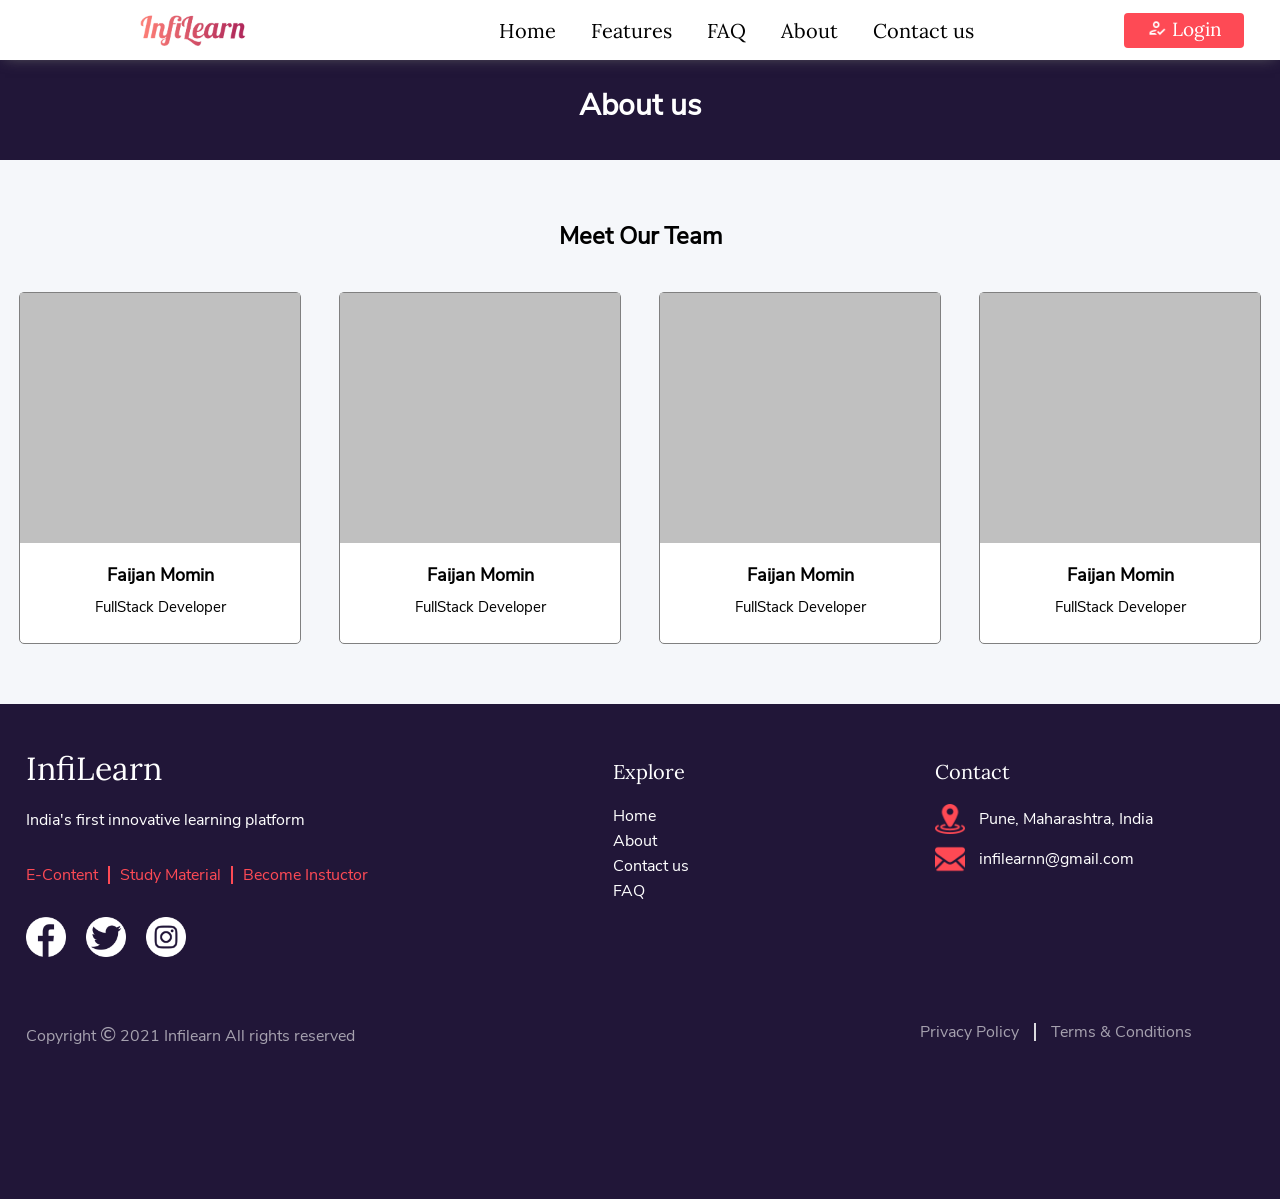
==== about.html @ 6dc5af47 "first commit" ====
<html lang="en">

<head>
    <meta charset="UTF-8">
    <meta http-equiv="X-UA-Compatible" content="IE=edge">
    <meta name="viewport" content="width=device-width, initial-scale=1.0">
    <title>Home | Infilearn</title>
    <link rel="stylesheet" href="css/style.css">
    <link rel="stylesheet" href="css/about.css">

    <!--Header-->
</head>

<body>
    <header>
        <div class="desktop-header">
            <div id="mobile-hamburger-icon" class="mobile-hamburger-icon" >
                <div id="subject-dashboard-hamburger" class="hamburger-mobile col" onclick="showMobileNav()">
                    <div class="hamburger" id="hamburger-3">
                      <span class="line"></span>
                      <span class="line"></span>
                      <span class="line"></span>
                    </div>
                </div>
            </div>
            <div class="desktop-logo">
                <a href="#" onclick="AdminConfirm();">
                    <img class="infilearn-logo" src="content/icons/new.png" alt="Infilearn Logo" height="60px">
                </a>
            </div>
            <div id="mobile-navbar-slide" class="desktop-navigation-bar">
                <ul class="desktop-navbar-links">
                    <li><a href="index.html">Home</a></li>
                    <li><a href="features.html">Features</a></li>
                    <li><a href="FAQ.html">FAQ</a></li>
                    <li><a href="about.html">About</a></li>
                    <li><a href="contactus.html">Contact us</a></li>
                </ul>
            </div>
            <div class="desktop-login-button">
                <button class="header-login-button" onclick="ModalShow();"><img class="login-button-svg" src="content/icons/login-button-svg.png" alt="login-button-svg" height="20px" width="20px"> Login</button>
            </div>
        </div>
    </header>


    <!-- Section About us -->
    <section class="contact-us-section-contact-page">
        <div class="contact-us-section-div-contact-page">
            <h2>About us</h2>
        </div>
    </section>

    <section class="about-us-section">
        <div class="about-us-section-div">
            <div class="about-us-section-div-title">
                <h2>Meet Our Team</h2>
            </div>
            <div class="about-us-section-div-all-images">
                <!-- Dev 1 -->
                <div class="about-us-section-div-single-image">
                    <div id="img-1" class="about-us-single-image-img"></div> <!--Image Here-->
                    <div class="about-us-single-image-name-desg">
                        <p class="dev-name">Faijan Momin</p>
                        <p class="dev-desg">FullStack Developer</p>
                    </div>
                </div>
                <!-- Dev 2 -->
                <div class="about-us-section-div-single-image">
                    <div id="img-1" class="about-us-single-image-img"></div> <!--Image Here-->
                    <div class="about-us-single-image-name-desg">
                        <p class="dev-name">Faijan Momin</p>
                        <p class="dev-desg">FullStack Developer</p>
                    </div>
                </div>
                <!-- Dev 3 -->
                <div class="about-us-section-div-single-image">
                    <div id="img-1" class="about-us-single-image-img"></div> <!--Image Here-->
                    <div class="about-us-single-image-name-desg">
                        <p class="dev-name">Faijan Momin</p>
                        <p class="dev-desg">FullStack Developer</p>
                    </div>
                </div>
                <!-- Dev 4 -->
                <div class="about-us-section-div-single-image">
                    <div id="img-1" class="about-us-single-image-img"></div> <!--Image Here-->
                    <div class="about-us-single-image-name-desg">
                        <p class="dev-name">Faijan Momin</p>
                        <p class="dev-desg">FullStack Developer</p>
                    </div>
                </div>
            </div>
        </div>
    </section>
    


    <!-- Footer -->

    <footer>
        <div class="footer">
            <div class="footer-content">
                <div class="footer-branding">
                    <h2 class="footer-branding-title">InfiLearn</h2>
                    <p class="footer-branding-info">India's first innovative learning platform</p>
                    <ul class="footer-branding-links">
                        <li><a href="#">E-Content</a></li>
                        <hr class="horizontal-footer-hr">
                        <li><a href="#">Study Material</a></li>
                        <hr class="horizontal-footer-hr">
                        <li><a href="#">Become Instuctor</a></li>
                    </ul>
                    <ul class="footer-branding-social-media">
                        <li>
                            <a href="#" data-toggle="tooltip" data-placement="top" title="Facebook"><img
                                    src="content/icons/facebook-circular-logo.png" alt="InfoLearn Social Media"
                                    height="40px" width="40px"></a>
                        </li>
                        <li>
                            <a href="https://twitter.com/infilearnn" data-toggle="tooltip" data-placement="top"
                                title="Twitter"><img src="content/icons/twitter-social-logotype.png"
                                    alt="InfoLearn Social Media" height="40px" width="40px"></a>
                        </li>
                        <li>
                            <a href="https://www.instagram.com/infilearnn/" data-toggle="tooltip" data-placement="top"
                                title="Instagram"><img src="content/icons/instagram.png" alt="InfoLearn Social Media"
                                    height="40px" width="40px"></a>
                        </li>
                    </ul>
                </div>
                <div class="footer-explore-nav">
                    <h3 class="explore-nav-title">Explore</h3>
                    <ul class="explore-nav-links">
                        <li><a href="#">Home</a></li>
                        <li><a href="#">About</a></li>
                        <li><a href="#">Contact us</a></li>
                        <li><a href="#">FAQ</a></li>
                    </ul>
                </div>
                <div class="footer-contact-us">
                    <h3 class="footer-contact-us-title">Contact</h3>
                    <ul class="footer-contact-us-links">
                        <li>
                            <a href="#"><img src="content/icons/footer-location-logo.png" alt="Infilearn Location"
                                    height="30px" width="30px"><span> Pune, Maharashtra, India </span></a>
                        </li>
                        <li>
                            <a href="mailto:infilearnn@gmail.com"><img src="content/icons/footer-mail-logo.png"
                                    alt="Infilearn Email" height="30px" width="30px"><span> infilearnn@gmail.com
                                </span></a>
                        </li>
                    </ul>
                </div>
            </div>
            <div class="footer-copyright-and-policy">
                <div class="footer-copyright">
                    <p>Copyright <span>&copy;</span> 2021 Infilearn All rights reserved</p>
                </div>
                <div class="footer-privacy-policy">
                    <ul class="footer-privacy-policy-links">
                        <li><a href="#">Privacy Policy</a></li>
                        <hr class="privacy-policy-hr">
                        <li><a href="#">Terms & Conditions</a></li>
                    </ul>
                </div>
            </div>
        </div>
    </footer>


    <!-- Modal -->

    <div class="modal" id="modal">
        <div class="modal-content">
            <a onclick="HideModal();" class="modal-close" title="Close Modal">X</a>
            <h3>Infilearn</h3>
            <div class="modal-area">
                <div class="modal-input">
                    <form action="selectSubject.html">
                        <label for="username">EMAIL ADDRESS</label><br>
                        <input type="text" class="modal-input-box" required><br>
                        <label for="password">PASSWORD</label><br>
                        <input type="password" class="modal-input-box" required><br>
                        <div class="modal-submit-forgot">
                            <button class="login-modal-btn" type="submit">Login</button>
                            <a>Forgot Password?</a>
                        </div>
                    </form>
                </div>
                <hr class="login-modal-hr">
                <div class="modal-signup-page-link">
                    <p>Don't have an account? <a href="signup.html">Sign up</a></p>
                </div>
            </div>
        </div>
    </div>
    <script src="js/script.js" defer></script>

</body>

</html>
---- css/style.css ----
/* Fonts */
@font-face {
    font-family: 'Nunito';
    src: url('fonts/nunito/NunitoSans-Regular.ttf');
    font-weight: normal;
    font-style: normal;
}

@font-face {
    font-family: 'Lora';
    src: url('fonts/lora/Lora-VariableFont_wght.ttf');
    font-weight: normal;
    font-style: normal;
}
body{
    margin: 0px;
    padding: 0px;
    overflow-x: hidden;
    max-width: 100%;
    -webkit-locale: "en";
}
header{
    margin: 0px;
    padding: 0px;
    background-color: white;
    height: 60px;
    max-height: 60px;
    width: 100%;
    position: fixed;
    top: 0px;
    left: 0px;
    z-index: 5;
    box-shadow: #666 0px 2px 14px -5px;
    font-family: 'Lora';
    font-weight: 700;
}
.desktop-header{
    display: grid;
    grid-template-columns: 30% 55% 15%;
}
/* Hamburger Mobile */
#mobile-hamburger-icon{
    display: none;
}
.hamburger-mobile {
    width: 13.8%;
    position: absolute;
    left: 15px; 
    top: 5px;
}

.col {
	display: block;
	float:left;
	margin: 1% 0 1% 1.6%;
}

.col:first-of-type {
  margin-left: 0;
}

.cf:before,
.cf:after {
    content: " ";
    display: table;
}

.cf:after {
    clear: both;
}

.cf {
    *zoom: 1;
}

.hamburger .line{
    width: 35px;
    height: 2px;
    background-color: #211638;
    display: block;
    margin: 8px auto;
    -webkit-transition: all 0.3s ease-in-out;
    -o-transition: all 0.3s ease-in-out;
    transition: all 0.3s ease-in-out;
    border-radius: 10px;
  }
  
  .hamburger:hover{
    cursor: pointer;
  }
  
#hamburger-3.is-active .line:nth-child(1),
#hamburger-3.is-active .line:nth-child(3){
  width: 30px;
}

#hamburger-3.is-active .line:nth-child(1){
  -webkit-transform: translateX(-9px) rotate(-45deg);
  -ms-transform: translateX(-9px) rotate(-45deg);
  -o-transform: translateX(-9px) rotate(-45deg);
  transform: translateX(-9px) rotate(-45deg);
}

#hamburger-3.is-active .line:nth-child(3){
  -webkit-transform: translateX(-9px) rotate(45deg);
  -ms-transform: translateX(-9px) rotate(45deg);
  -o-transform: translateX(-9px) rotate(45deg);
  transform: translateX(-9px) rotate(45deg);
}

/* END */
.desktop-logo{
    margin: auto;
    justify-content: center;
    align-items: center;
}

.desktop-navigation-bar{
    margin: auto;
    justify-content: center;
    align-items: center;
}
.desktop-navbar-links{   /* ul*/
    padding: 0px;
    list-style: none;
    display: flex;
    gap: 35px;
}
.desktop-navbar-links a{   /* a - links */
    text-decoration: none;
    color: black;
    font-size: 20px;
    font-weight: 500;
}
.desktop-navbar-links a:hover{
    text-decoration: underline;
    color: black;
}
.desktop-login-button{
    margin: auto;
    justify-content: center;
    align-items: center;
}
.header-login-button{
    height: 35px;
    width: 120px;
    border-radius: 4px;
    border: none;
    outline: none;
    background-color:#fe4a55;
    color: white;
    font-size: 19px;
    cursor: pointer;
    padding-bottom: 3px;
    font-family: 'Lora';
}
.header-login-button:hover{
    background-color:#221638;
}
.login-button-svg{
    padding: 0px;
    margin-bottom: -2px;
    height: 20px;
    width: 20px;
}
@media only screen and (max-width:450px){
    header{
        height: 60px;
        max-height: 60px;
    }
    .desktop-header{
        display: grid;
        grid-template-columns: 20% 44% 35%;
    }
    #mobile-hamburger-icon{
        display: block;
    }
    .desktop-logo{
        margin: 0px;
        justify-content: center;
        align-items: center;
        text-align: center;
    }
    #mobile-navbar-slide{
        position: fixed;
        top: 60px;
        left: -90%;
        transition: left ease-in-out 500ms;
    }
    .desktop-navigation-bar{
        width: 90%;
        height: 800px;
        margin: 0px;
        justify-content: flex-start;
        align-items:flex-start;
        display: flex;
        background-color: #211638;
        color: white;
        z-index: 5;
    }
    .desktop-navbar-links{   /* ul*/
        padding: 25px 10px 0px 10px;
        display: block;
        gap: none;
        height: 100%;
        width: 100%;
        text-align: center;
    }
    .desktop-navbar-links a{   /* a - links */
        color: rgb(194, 194, 194);
        font-size: 26px;
        line-height: 45px;
    }
    .desktop-navbar-links a:hover{
        color: white;
    }
    .header-login-button{
        height: 34px;
        width: 100px;
        border-radius: 4px;
        border: none;
        outline: none;
        background-color:#fe4a55;
        color: white;
        font-size: 16px;
        cursor: pointer;
        padding-bottom: 3px;
        font-family: 'Lora';
    }
    .header-login-button:hover{
        background-color:#221638;
    }
    .login-button-svg{
        padding: 0px;
        margin-bottom: -4px;
        height: 20px;
        width: 20px;
    }
}
/* footer */
footer{
    margin: 0px;
    background-color: #211638;
    color: white;
    height: 55%;
    max-height: 55%;
    width: 100%;
}
.footer{
   padding: 2% 2% 0% 2%;
}
.footer-content{
    display: flex;
    gap: 20%;
}
.footer-branding{
    line-height: 25px;
}
.footer-branding-title{
    color: white;
    font-size: 32px;
    font-weight: 300;
    font-family: 'Lora';
}
.footer-branding-info{
    color: white;
    font-size: 16px;
    font-family: 'Nunito';
}
.footer-branding-links{
    margin-top: 30px;
    list-style: none;
    padding: 0px;
    display: flex;
    gap: 10px;
}
.footer-branding-links a{
    color: #fe4a55;
    font-size: 16px;
    font-family: 'Nunito';
    text-decoration: none;
    cursor: pointer;    

}
.horizontal-footer-hr{
    height: 16px;
    border: 0.5px solid #fe4a55;
    color: #fe4a55;
    background-color: #fe4a55;
    position: relative;
    bottom: 5px;
}
.footer-branding-social-media{
    list-style: none;
    padding: 0px;
    margin-top: 20px;
    display: flex;
    gap: 20px;
}
.footer-branding-social-media img:hover{
    transition: 600ms ease-in-out;
    transform: scale(1.25);

}
.footer-explore-nav{
    line-height: 25px;
    margin-top: 10px;
}
.explore-nav-title{
    color: white;
    font-size: 20px;
    font-weight: 200;
    font-family: 'Lora';
}
.explore-nav-links{
    list-style: none;
    padding: 0px;
}
.explore-nav-links a{
    color: white;
    text-decoration: none;
    font-size: 16px;
    font-family: 'Nunito';
    font-weight: 400;
    cursor: pointer;
}
.footer-contact-us{
    line-height: 25px;
    margin-top: 10px;

}
.footer-contact-us-title{
    color: white;
    font-size: 20px;
    font-weight: 200;
    font-family: 'Lora';
}
.footer-contact-us-links{
    list-style: none;
    padding: 0px;
}
.footer-contact-us-links a{
    color: white;
    text-decoration: none;
    cursor: pointer;
    font-size: 16px;
    font-family: 'Nunito';
    font-weight: 200;
    line-height: 30px;
}
.footer-contact-us-links span{
    position: relative;
    bottom: 10px;
    left: 10px;
}
.footer-copyright-and-policy{
    display: flex;
    padding: 2% 0% 0% 0%;
    gap: 46%;
}
.footer-copyright p{
    color: rgba(255, 255, 255, 0.6);
    font-size: 16px;
    font-family: 'Nunito';
    font-weight: 200;
}
.footer-copyright span{
    font-size: 20px;
}
.footer-privacy-policy-links{
    list-style: none;
    padding: 0px;
    margin: auto;
    justify-content: center;
    align-items: center;
    display: flex;
    gap: 15px;
    position: relative;
    top: 10px;
}
.footer-privacy-policy-links a{
    color: rgba(255, 255, 255, 0.6);
    font-size: 16px;
    font-family: 'Nunito';
    font-weight: 200;
    text-decoration: none;
}
.privacy-policy-hr{
    height: 16px;
    border: 0.5px solid rgba(255, 255, 255, 0.6);;
    color: rgba(255, 255, 255, 0.6);;
    background-color: rgba(255, 255, 255, 0.6);;
}
@media only screen and (max-width:450px){
    footer{
        height: fit-content;
        max-height: fit-content;
        width: 100%;
    }
    .footer{
       padding: 15px;
    }
    .footer-content{
        display: block;
        gap: 0%;
    }
    .footer-branding-title{
        font-size: 24px;
    }
    .footer-branding-info{
        font-size: 16px;
    }
    .footer-branding-links{
        margin-top: 10px;
        list-style: none;
        padding: 0px;
        display: flex;
        justify-content:flex-start;
        gap: 0px;
    }
    .footer-branding-links a{
        font-size: 13px;
    }
    .footer-branding-social-media{
        margin-top: 10px;
        display: flex;
        gap: 20px;
        margin: auto;
        justify-content: center;
        align-items: center;
    }
    .footer-branding-social-media img{
        height: 30px;
        width: 30px;
    }
    .footer-branding-social-media img:hover{
        transition: 300ms ease-in-out;
        transform: scale(1.25);
    }
    .explore-nav-title{
        font-size: 24px;
        text-align: center;
    }
    .explore-nav-links{
        text-align: center;
    }
    .explore-nav-links a{
        font-size: 18px;
        line-height: 35px;
    }
    .footer-contact-us{
        line-height: 25px;
        margin-top: 10px;
    
    }
    .footer-contact-us-title{
        text-align: center;
        font-size: 24px;
    }
    .footer-contact-us-links{
        text-align: left;
        margin-left: 35px;
    }
    .footer-contact-us-links a{
        font-size: 18px;
        line-height: 35px;
    }
    .footer-copyright-and-policy{
        display: block;
        padding: 10px;
        gap: 0%;
    }
    .footer-copyright p{
        font-size: 14px;
    }
    .footer-copyright span{
        font-size: 16px;
    }
    .footer-privacy-policy-links{
        gap: 5px;
        position: relative;
        top: 10px;
    }
    .footer-privacy-policy-links a{
        font-size: 14px;
    }
    .privacy-policy-hr{
        height: 14px;
    }
}
/* Advertising section */

.advertising-section{
    padding-top: 60px;
}
.advertising-div{
    height: 80%;
    width: 100%;
    background-color: rgb(218, 218, 218);
    background-image: url('../content/images/banner/banner.webp');
    background-position: center;
    background-repeat: no-repeat;
    background-size:cover;
    background-blend-mode:multiply;
}

.get-started-div{
    height: 60%;
    width: 40%;
    margin: 0px;
    position: relative;
    top: 12%;
    left: 55%;
    padding: 25px;
    z-index: 2;
}
.get-started-div h1{
    color: white;
    font-size: 28px;
    margin: 10px 0px 15px 0px;
    font-family: 'Lora';
    font-weight: 200;
}
.get-started-div p{
    color: white;
    font-size: 18px;
    margin: 10px 0px 15px 0px;
    font-family: 'Lora';
}
.advertising-section-get-started-btn{
    height: 40px;
    width: 150px;
    background-color: #fe4a55;
    color: white;
    font-size: 18px;
    border: none;
    border-radius: 5px;
    outline: none;
    cursor: pointer;
    font-family: 'Lora';
}

.advertising-pattern-div{
    height: 300px;
    width: 300px;
    background-image: url('../content/shapes/banner-shape.png');
    position: absolute;
    top:38%;
    left: 60%;
    background-repeat: no-repeat;
    background-blend-mode:multiply;
    z-index: 1;
}
@media only screen and (max-width:450px){
    .advertising-div{
        height: 50%;
    }
    .get-started-div{
        height: 60%;
        width: 50%;
        margin: 0px;
        position: relative;
        top: 0%;
        left: 45%;
        padding: 5px;
        z-index: 2;
    }
    .get-started-div h1{
        color: white;
        font-size: 20px;
    }
    .get-started-div p{
        font-size: 16px;
    }
    .advertising-section-get-started-btn{
        height: 35px;
        width: 130px;
        font-size: 15px;
    }
    .advertising-pattern-div{
        height: 200px;
        width: 200px;
        top:30%;
        left: 30%;
    }
}

/* Site Content Section */

.site-content-section{
    height: 60%;
    width: 100%;
    background-color: #f5f7fa;       
}
.site-content-div{
    margin: auto;
    justify-content: center;
    align-items: center;
}
.site-content{
    position: relative;
    top: -230px;
    z-index: 3;
}

.site-content-viewboxes{
    margin: auto;
    justify-content: center;
    align-items: center;
    padding: 2% 15% 2% 15%;
    display: flex;
    gap: 20px;
}
.site-content-viewbox{
    height: 300px;
    width: 280px;
    background-color: white;
    border: none;
    border-radius: 10px;
    box-shadow: #666 0px 2px 16px -5px;
    padding: 15px;
    font-family: 'Nunito';
}
.viewbox-common-img-bg{
    padding: 10px 15px 5px 15px;
    height: 100px;
    background-image: url('../content/shapes/common-bg-viewbox.png');
    background-position: center;
    background-repeat: no-repeat;
    background-size: contain;
    background-blend-mode: multiply;
}
#viewbox-img-1{
    padding: 10px;
    margin: auto;
    margin-top: 10px;
    height: 60px;
    background-image: url('../content/icons/monitor.png');
    background-position: center;
    background-repeat: no-repeat;
    background-size: contain;
    background-blend-mode: multiply;
}
#viewbox-img-2{
    padding: 10px;
    margin: auto;
    margin-top: 10px;
    height: 60px;
    background-image: url('../content/icons/books.png');
    background-position: center;
    background-repeat: no-repeat;
    background-size: contain;
    background-blend-mode: multiply;
}
#viewbox-img-3{
    padding: 10px;
    margin: auto;
    margin-top: 10px;
    height: 60px;
    background-image: url('../content/icons/clock.png');
    background-position: center;
    background-repeat: no-repeat;
    background-size: contain;
    background-blend-mode: multiply;
}

.viewbox-title{
    text-align: center;
}
.viewbox-title h2{
    font-size: 22px;
    color: black;
    font-weight: bolder;
    font-family: 'Nunito';
}
.viewbox-title p{
    font-size: 17px;
    color: #979797;
}
.viewbox-start-now{ 
    margin: auto;
    justify-content: center;
    align-items: center;
    text-align: center;
    padding-top: 10px;
}
.viewbox-start-now a{
    text-decoration: none;
    color: #fe4a55;
    font-size: 22px;
    font-weight: bolder;
    font-family: 'Nunito';
    cursor: pointer;
}

.site-content-short-branding{
    margin: auto;
    justify-content: center;
    align-items: center;
    text-align: center;
    padding: 30px;
    
}

.branding-title{
    color: black;
    font-size: 30px;
    font-weight: 600;
    text-align: center;
    font-family: 'Lora';
}
.branding-desc{
    color: #979797;
    font-size: 18px;
    font-family: 'Nunito';
}
.branding-info{
    color: #fe4a55;
    font-size: 30px;
    font-weight: 600;
    text-align: center;
    font-family: 'Nunito';
}

.site-content-pattern{
    height: 90px;
    width: 90px;
    background-image: url('../content/shapes/shape-lines.png');
    background-position: center;
    background-repeat: no-repeat;
    background-size: contain;
    background-blend-mode: multiply;
    position: relative;
    left: -20px;
    bottom: 50px;
}

.section-2-hr{
    margin: 0px;
    background-color: #979797;
    color: #979797;
    border: 0.5px solid #979797;
}
@media only screen and (max-width:450px){
    .site-content-section{
        height: auto;
        width: 100%;
    }
    .site-content{
        position: relative;
        top: 0px;
        padding: 10px;
    }
    
    .site-content-viewboxes{
        padding: 2%;
        display: block;
        gap: 0px;
    }
    .site-content-viewbox{
        height: 300px;
        width: auto;
        margin-bottom: 15px;
    }
    
    .site-content-short-branding{
        padding: 25px;
    }
    .branding-title{
        font-size: 26px;
    }
    .branding-desc{
        font-size: 16px;
    }
    .branding-info{
        font-size: 26px;
    }
    .site-content-pattern{
        height: 70px;
        width: 70px;
        left: -20px;
        bottom: 20px;
    }
}

/* Grade section -3 */

.grade-section{
    background-color: white;
    width: 100%;
    height: 45%;
    overflow: hidden;
}
.grade-div{
    margin: auto;
    justify-content: center;
    align-items: center;
    text-align: center;
    padding: 30px;
}

.grade-div-title h2{
    color: black;
    font-size: 30px;
    font-weight: 600;
    text-align: center;
    font-family: 'Lora';
}
.grade-div-all-grades{
    padding: 20px;
    display: flex;
    gap: 25px;
    margin: auto;
    justify-content: center;
    align-items: center;
}
.grade-div-grade{
    height: 95px;
    width: 120px;
    background-color: white;
    border-radius: 7px;
    box-shadow: #666 0px 2px 14px -5px;
    padding-top: 15px;
}

.grade-div-grade a{
    line-height: 35px;
    text-decoration: none;
    cursor: pointer;
    text-align: center;
    color: #979797;
    font-size: 18px;
    font-family: 'Lora';
}
.grade-div-grade span{
    font-size: 29px;
    color: #fe4a55;
    font-weight: bold;
    font-family: 'Lora';
}

.grade-section-pattern{
    height: 110px;
    width: 110px;
    background-image: url('../content/shapes/grade-shape.png');
    background-position: center;
    background-repeat: no-repeat;
    background-size: contain;
    background-blend-mode: multiply;
    position: relative;
    top: -100px;
    left: 97%;
}
@media only screen and (max-width:450px){
    .grade-section{
        width: 100%;
        height: auto;
    }
    .grade-div{
        padding: 10px;
    }
    .grade-div-all-grades{
        padding: 10px;
        display: block;
        gap: 0px;
    }
    .grade-div-grade{
        margin: auto;
        justify-content: center;
        align-items: center;
        height: 130px;
        width: 160px;
        padding-top: 35px;
        margin-bottom: 15px;
    }
    .grade-section-pattern{
        height: 80px;
        width: 80px;
        top: -80px;
        left: 85%;
        overflow: hidden;
    }
}
/* Stats Section */

.stats-section{
    height: 43%;
    width: 100%;
    background-color: #221638;
}
.stats-div{
    padding: 2% 2% 0% 2%;
    margin: auto;
    justify-content: center;
    align-items: center;
}
.all-stats{
    display: flex;
    gap: 70px;
    padding: 20px;
    color: white;
    margin: auto;
    justify-content: center;
    align-items: center;
}
.single-stat{
    height: 200px;
    width: 150px;
    text-align: center;
    font-family: 'Lora';
}
.stat-logo-bg{
    height: 90px;
    background-image: url('../content/shapes/stat-icon-shape.png');
    background-position: center;
    background-repeat: no-repeat;
    background-size: contain;
    background-blend-mode: multiply;
}
#stat-icon-1{
    height: 90px;
    background-image: url('../content/icons/ebook.png');
    background-position: center;
    background-repeat: no-repeat;
    background-size: contain;
    background-blend-mode: multiply;
}
#stat-icon-2{
    height: 90px;
    background-image: url('../content/icons/reading-book.png');
    background-position: center;
    background-repeat: no-repeat;
    background-size: contain;
    background-blend-mode: multiply;
}
#stat-icon-3{
    height: 90px;
    background-image: url('../content/icons/rating.png');
    background-position: center;
    background-repeat: no-repeat;
    background-size: contain;
    background-blend-mode: multiply;
}
#stat-icon-4{
    height: 90px;
    background-image: url('../content/icons/driving-instructor.png');
    background-position: center;
    background-repeat: no-repeat;
    background-size: contain;
    background-blend-mode: multiply;
}
.stat-title h2{
    font-size: 26px;
    color: white;
    font-family: 'Lora';
    font-weight: 200;
}
.stat-count h2{
    font-size: 29px;
    color: white;
    margin: 10px 0px 10px 0px;
    font-family: 'Lora';
    font-weight: 200;
}
.stat-pattern{
    height: 30px;
    width: 30px;
    background-image: url('../content/shapes/stats-pattern.png');
    background-position: center;
    background-repeat: no-repeat;
    background-size: contain;
    background-blend-mode: multiply;
    position: relative;
    top: -50px;
    left: 15%;
}

@media only screen and (max-width:450px){
    .stats-section{
        height: auto;
        width: 100%;
    }
    .all-stats{
        display: grid;
        grid-template-columns: auto auto;
        gap: 10px;
        padding: 10px;
    }
    
    .single-stat{
        height: 200px;
        width: 150px;
        text-align: center;
        font-family: 'Lora';
        align-items: center;
        justify-content: center;
        margin: auto;
    }
    .stat-logo-bg{
        height: 70px;
    }
    #stat-icon-1{
        height: 70px;
        position: relative;
        right: 10px;
    }
    #stat-icon-2{
        height: 70px;
    }
    #stat-icon-3{
        height: 70px;
    }
    #stat-icon-4{
        height: 70px;
    }
    .stat-title h2{
        font-size: 20px;
    }
    .stat-count h2{
        font-size: 22px;
    }
    .stat-pattern{
        height: 20px;
        width: 20px;
        top: -50px;
        left: 5%;
    }

}
/* Become instructor section */ 

.become-instructor-section{
    background-color: white;
    height: 95%;
    width: 100%;
}
.become-instructor-div{
    padding: 2%;
    padding-left: 2%;
    margin: auto;
    justify-content: center;
    align-items: center;
    display: flex;
    gap: 25px;
}
.become-instructor-info{
    justify-content: center;
    align-items: center;
    text-align: left;
    line-height: 25px;
    position: relative;
    top: -100px;
}

.become-instructor-info-title{
    color: #211638;
    font-size: 30px;
    font-family: 'Nunito';
    font-weight: bolder;
}
.become-instructor-info-desc{
    color: black;
    font-size: 18px;
    font-weight: 400;
    font-family: 'Nunito';
}
.become-instructor-info-button{
    height: 40px;
    width: 150px;
    background-color: #221638;
    color: #fff;
    border: none;
    border-radius: 4px;
    outline: none;
    cursor: pointer;
    font-size: 15px;
    font-weight: 400;
    font-family: 'Nunito';
    cursor: pointer;
}
.become-instructor-info-video-info{
    color: black;
    font-size: 16px;
    font-weight: 400;
    font-family: 'Nunito';
}
.become-instructor-info-video-info a{
    color: #fe4a55;
    text-decoration: none;
    cursor: pointer;
}
.become-instructor-pattern{
    height: 40px;
    width: 40px;
    background-image: url('../content/shapes/become-instructor-shape.png');
    background-position: center;
    background-repeat: no-repeat;
    background-size: contain;
    background-blend-mode: multiply;
    position: relative;
    top: 150px;
}
.become-instructor-image{
    height: 600px;
    width: 600px;
    background-image: url('../content/images/svg/become-teacher.svg');
    background-position: center;
    background-repeat: no-repeat;
    background-size: contain; 
    background-blend-mode: multiply;
}

@media only screen and (max-width:450px){
    .become-instructor-section{
        height: auto;
        width: 100%;
    }
    .become-instructor-div{
        padding: 15px;
        padding-left: 15px;
        margin: auto;
        justify-content: center;
        align-items: center;
        display: block;
        gap: 0px;
    }
    .become-instructor-info{
        line-height: 25px;
        position: unset;
        top: 0px;
    }
    .become-instructor-info-title{
        font-size: 24px;
    }
    .become-instructor-info-desc{
        font-size: 16px;
    }
    .become-instructor-pattern{
        height: 30px;
        width: 30px;
        top: 0px;
    }
    .become-instructor-image{
        height: 300px;
        width: 100%;
        display: flex;
    }
}


/* contact us secion */
.contact-us-section{
    height: 37%;
    width: 100%;
    background-image: url('../content/images/pattern/contact-us-pattern.jpg');
    background-position: center;
    background-repeat: no-repeat;
    background-size: cover;
    background-clip: border-box;
    background-blend-mode: multiply;
}
.contact-us-div{
    display: flex;
    margin: auto;
    justify-content: center;
    align-items: center;
}
.contact-us-subdiv{
    padding: 2%;
    line-height: 25px;
    text-align: center;
}
.contact-us-title{
    color: #221638;
    font-size: 32px;
    font-family: 'Nunito';
    font-stretch:expanded;
    font-weight: 600;
}
.contact-us-desc{
    color: black;
    font-size: 18px;
    font-family: 'Lora';
    font-stretch:expanded;
    font-weight: 500;
    margin-bottom: 30px;
}
.contact-us-button{
    height: 40px;
    width: 130px;
    background-color: #fe4a55;
    color: white;
    cursor: pointer;
    font-size: 18px;
    font-family: 'Nunito';
    border: none;
    border-radius: 4px;
}
.contact-us-pattern-plane{
    height: 120px;
    width: 170px;
    background-image: url('../content/shapes/contact-us-plane.png');
    background-position: center;
    background-repeat: no-repeat;
    background-size: contain;
    background-blend-mode: multiply;
    position: relative;
    top: -50px;
}
.contact-us-pattern-lines{
    height: 260px;
    width: 220px;
    background-image: url('../content/shapes/contact-us-lines.png');
    background-position: center;
    background-repeat: no-repeat;
    background-size: contain;
    background-blend-mode: multiply;
    position:relative;
    left:  16%;
}
@media only screen and (max-width:450px){
    .contact-us-section{
        height: auto;
        width: 100%;
    }
    .contact-us-div{
        display: block;
    }
    .contact-us-subdiv{
        padding: 10px;
        position: relative;
        bottom: 50px;
    }
    .contact-us-title{
        font-size: 22px;
    }
    .contact-us-desc{
        font-size: 16px;
        margin-bottom: 25px;
    }
    .contact-us-button{
        height: 35px;
        width: 130px;
        font-size: 16px;
    }
    .contact-us-pattern-plane{
        height: 50px;
        width: 100px;
        position: relative;
        top: 120px;
    }
    .contact-us-pattern-lines{
        display: none;
    }
}
/* Index Page End */

/* SignUp page Css */

.signup-section{
    padding-top: 60px;
}
.signup-div{
    padding: 2% 5% 2% 5%;
    background-color: #ffebed;
}
.signup-div-box{
    height: fit-content;
    width: 100%;
    background-color: white;
    display: flex;
    overflow: hidden;
}
.signup-box-branding{
    height:fit-content;
    width: 300px;
    background-color: #fe4a55;
    padding: 2%;
    text-align: center;
}
.signup-box-branding-title{
    padding: 0px 0;
}
.signup-box-branding-title h2{
    color: #221638;
    font-size: 32px;
    font-weight: 500;
    margin-top: 5px;
    font-family: 'Lora';
}
.signup-box-branding-welcome h3{
    color: white;
    font-size: 24px;
    font-weight: 100;
    margin-bottom: 10px;
    font-family: 'Nunito';
}
.signup-box-branding-welcome h2{
    color: #221638;
    font-size: 24px;
    font-weight: 100;
    margin-top: 10px;
    margin-bottom: 20px;
    font-family: 'Nunito';
}
.signup-box-phone-img{
    margin: auto;
    justify-content: center;
    align-items: center;
    height: 500px;
    width: 100%;
    background-image: url('../content/images/svg/signup-form.svg');
    background-position: center;
    background-repeat: no-repeat;
    background-size: contain;
    background-blend-mode: multiply;
    position: relative;
    bottom: 80px;
}
@media only screen and (max-width:450px){ 
    .signup-section{
        padding-top: 70px;
    }
    .signup-div{
        padding: 15px;
    }
    .signup-div-box{
        height: fit-content;
        display: block;
        overflow:visible;
    }
    .signup-box-branding{
        height: fit-content;
        width: auto;
        padding: 10px;
    }
    .signup-box-branding-title h2{
        font-size: 26px;
        margin: 10px 0px 0px 0px;
    }
    .signup-box-branding-welcome h3{
        font-size: 20px;
        margin: 5px 0px;
    }
    .signup-box-branding-welcome h2{
        font-size: 20px;
        margin: 10px 0px 20px 0px;
    }
    .signup-box-phone-img{
        height: 150px;
        position: unset;
        bottom: 0px;
    }
}
/* Signup Box Inputs */
.signup-box-inputs{
    padding: 2%;
    height: 100%;
    width: 70%;
}
.signup-box-input-title{
    padding: 0px 0;
}
.signup-box-input-title h3{
    color: #221638;
    font-size: 30px;
    font-weight: 200;
    margin-top: 5px;
    font-family: 'Lora';
}
.signup-box-all-inputs{
    margin: auto;
    justify-content: center;
    align-items: center;
    font-family: 'Nunito';
}
.signup-box-input-boxs{
    display: flex;
    gap: 45px;
    padding-left: 20px;
}
.signup-box-input-boxs label{
    color: rgba(0, 0, 0, 0.6);
    font-size: 14px;
    font-family: 'Nunito';
    font-stretch:wider;
    font-weight: 100;
}
.signup-input{
    height: 35px;
    width: 350px;
    border: 0.5px solid #fe4a55;
    color: black;
    border-radius: 4px;
    outline: none;
    margin: 10px 0px;
    padding: 3px 7px;
    font-size: 16px;
    background-color: #ffebed;
    font-family: 'Nunito';
}

 /*
select {
    -webkit-appearance: none;
    -moz-appearance: none;
    -ms-appearance: none;
    appearance: none;
    outline: 0;
    box-shadow: none;
    border: 0 !important;
    background-image: none; 
  }*/
  /* Remove IE arrow */
  select::-ms-expand {
    display: none;
  }
select::-webkit-scrollbar{
    display: none;
}
.signup-inputs{
    width: 100px;
    text-align: center;
    height: 35px;
    border: 1px solid #fe4a55;
    color: black;
    border-radius: 4px;
    margin: 10px 0px;
    padding: 3px 7px;
    font-size: 16px;
    background-color: #ffebed;
    margin-right: 20px;
    font-family: 'Nunito';
    text-align: center;
}
.signupbox-gender{
    margin-left: -19px;
}
.signupbox-gender input{
    width: 22px;
    height: 22px;
    text-align: center;
    border: 1px solid #fe4a55;
    color: black;
    outline: none;
    font-size: 16px;
    background-color: #ffebed;
    margin-top: 15px;
    margin-right: 15px;
    content: '';
    display: inline-block;
    visibility: visible;
    font-family: 'Nunito';
}
input[type='radio']:checked:after {
    width: 13px;
    height: 13px;
    border-radius: 15px;
    top: 2px;
    left: 0px;
    position: relative;
    background-color: #fe4a55;
    content: '';
    display: inline-block;
    visibility: visible;
    border: 2px solid white;
}
.signupbox-gender span{
    color: rgba(0, 0, 0, 0.6);
    font-size: 14px;
    font-family: 'Nunito';
    font-weight: 100;
    position: relative;
    bottom: 5px;
    right: 5px;
}
.signup-form-submit-button{
    padding: 20px 0px 0px 20px;
}
.signup-form-submit-btn{
    height: 40px;
    width: 230px;
    background-color: #fe4a55;
    color: white;
    cursor: pointer;
    font-size: 16px;
    font-family: 'Nunito';
    border: none;
    border-radius: 4px;
    cursor: pointer;
}
.signup-form-submit-btn:hover{
    transition: 300ms ease-in-out;
    transform: scale(0.94);
    background-color: #211638;
}
.login-modal-link{
    padding-top: 10px;
    padding-left: 20px;
}
.login-modal-link p{
    color: rgba(0, 0, 0, 0.6);
    font-size: 18px;
    font-family: 'Nunito';
}
.login-modal-link a{
    color: #fe4a55;
    text-decoration: none;
    font-family: 'Nunito';
    cursor: pointer;
}
.login-modal-link a:hover{
    color: #211638;
}
@media only screen and (max-width:450px){
    .signup-box-inputs{
        padding: 15px;
        height: fit-content;
        width: 100%;
    }
    .signup-box-input-title{
        padding: 0px 2px;
    }
    .signup-box-input-title h3{
        font-size: 26px;
    } 
    .signup-box-all-inputs{
        margin: 0px;
        justify-content: unset;
        align-items: unset;
    }
    .signup-box-input-boxs{
        display: block;
        gap: 0px;
        padding-left: 2px;
    }
    .signup-box-input-boxs label{
        font-size: 13px;
    }
    .signup-input{
        height: 35px;
        width: 90%;
        padding: 3px 5px;
        font-size: 14px;
    }   
    .signup-inputs{
        width: fit-content;
        padding: 3px 7px;
        font-size: 14px;
        margin-right: 25px;
    }
    .signupbox-gender{
        margin-left: 0px;
    }
    .signup-form-submit-button{
        margin: auto;
        display: flex;
        justify-content: center;
        align-items: center;
        padding: 20px 0px 0px 0px;
        margin-left: -40px;
    }
    .signup-form-submit-btn{
        width: 70%;
    }
    .login-modal-link{
        padding-left: 0px;
        text-align: center;
        width: 90%;
    }
    .login-modal-link p{
        color: rgba(0, 0, 0, 0.6);
        font-size: 16px;
        font-family: 'Nunito';
    }
}

/* Login Modal */
#modal{
    z-index:-1;
}
.modal {
  background:rgba(0,0,0,0.7);
  position:fixed;
  width:100%;
  height:100%;
  top:0px;
  left:0px;
  bottom:0px;
  transition:all .5s ease-in-out;
  opacity:0;
}
.modal:target {
  opacity:1;
  transition:all .5s ease-in-out;
  z-index:-1;
}
.modal-content {
  position:fixed;
  top:50%;
  left:50%;
  height: 450px;
  width: 380px;
  background:#fff;
  border-radius:4px;
  transform:translate(-50%, -200%);
  transition:all .5s ease-in-out;
  perspective: 1000;
  outline:1px solid transparent;
  opacity:0;
}
.modal:target .modal-content {
  transform:translate(-50%, -50%);
  transition:all .5s ease-in-out;
  transition-delay:.5s;
  z-index:9999;
  opacity:1;
}
.modal-close {
  float:right;
  text-decoration:none;
  padding:22px 22px;
  color:#424242;
  font-weight:800;
  transition:all .5s ease-in-out;
  z-index:+1;
  text-align:center;
  border-radius:0 4px 0 0;
  font-family: 'Nunito';
    cursor: pointer;
}
.modal-close:hover {
  color:black;
}
.modal-content h3 {
  padding:15px;
  display:block;
  text-align:center;
  font-family: 'Lora';
  border-bottom:1px solid #e0e0e0;
  color:black;
  font-size: 22px;
  border-radius:4px 4px 0 0;
  margin: 0px;
}
.modal-area {
  padding:20px;
}

.modal-input{
  padding-top: 5px;
}
.modal-input label{
  color: rgba(0, 0, 0, 0.6);
  font-size: 14px;
  font-family: 'Nunito';
  font-stretch:wider;
  font-weight: 100;
}
.modal-input input{
  height: 35px;
  width: 100%;
  border: 0.5px solid #fe4a55;
  color: black;
  border-radius: 4px;
  outline: none;
  margin: 10px 0px;
  padding: 3px 7px;
  font-size: 16px;
  background-color: #ffebed;
  font-family: 'Nunito';
}

.modal-submit-forgot{
  display: flex;
  gap: 6%;
  margin: 15px 0px 15px 0px;
}
.login-modal-btn{
  height: 35px;
  width: 50%;
  background-color: #fe4a55;
  color: white;
  cursor: pointer;
  font-size: 16px;
  font-family: 'Nunito';
  border: none;
  border-radius: 4px;
}
.login-modal-btn:hover{
    transition: 300ms ease-in-out;
    transform: scale(0.94);
    background-color: #211638;
}
.modal-submit-forgot a{
  font-size: 15px;
  color: #fe4a55;
  margin-top: 5px;
  text-decoration: none;
  font-family: 'Nunito';
  cursor: pointer;
}
.modal-submit-forgot a:hover{
    color: #211638;
}
.login-modal-hr{
  width: 90%;
  text-align: center;
  color: #adadad;
  background-color: #adadad;
  border: 0.5px solid #adadad;
  border-radius: 50px;
  margin-top: 30px;
}
.modal-signup-page-link{
  text-align: center;
  margin-top: 35px;
}
.modal-signup-page-link p{
  color: black;
  font-size: 17px;
  font-family: 'Nunito';
}
.modal-signup-page-link a{
  color: #fe4a55;
  font-size: 17px;
  font-family: 'Nunito';
  cursor: pointer;
  text-decoration: none;
}
.modal-signup-page-link a:hover{
    color: #211638;
}
@media only screen and (max-width:450px){
    .modal-content {
        height: fit-content;
        width: 90%;
    }
    .modal-area {
        padding:15px;
    }
    .modal-input label{
        font-size: 13px;
    }
    .modal-input input{
        padding: 3px 5px;
        font-size: 14px;
    }
    .modal-submit-forgot{
        display: flex;
        gap: 6%;
        margin: 15px 0px 15px 0px;
    }
    .modal-submit-forgot a{
        font-size: 14px;
        margin-top: 8px;
    }
    .modal-signup-page-link{
        margin-top: 25px;
    }
    .modal-signup-page-link p{
        font-size: 16px;
    }
    .modal-signup-page-link a{
        font-size: 16px;
    }
}
/* subject DashBoard */
.subject-dashboard-header-desktop{
    display: grid;
    grid-template-columns: 320px 50% 40%;
    width: 100%;
}
.subject-dashboard-header-title{
    background-color: #221638;
    color: white;
    margin: auto;
    justify-content: center;
    align-items: center;
    text-align: center;
    width: 100%;
    height: 100%;
}
.subject-dashboard-header-title h2{
    color: #fe4a55;
    font-size: 22px;
    font-family: 'Lora';
    font-weight: 300;
    margin-top: 14px;
    margin-bottom: 16px;
}
.subject-dashboard-header-search-bar{
    background-color: #fe4a55;
    padding: 10px 0px 10px 25px;
}
.subject-dashboard-search-bar-box{
    height: 40px;
    width: 350px;
    border: none;
    border-radius: 5px;
    outline: none;
    background-color: white;
    display: flex;
}
.subject-dashboard-search-bar-box input[type=text]{
    height: 40px;
    width: 305px;
    border: none;
    border-radius: 5px;
    outline: none;
    background-color: white;
    padding: 0px 5px;
    font-size: 18px;
    font-family: 'Lora';
    font-weight: 600;
    letter-spacing: 1px;
}
.subject-dashboard-search-bar-box input[type=button]{
    height: 40px;
    width: 45px;
    border: none;
    border-radius: 5px;
    outline: none;
    background-color: white;
    padding: 5px 0px;
    font-size: 18px;
    font-family: 'Nunito';
    user-select: none;
    background-image: url('../content/icons/dashboard-search.svg');
    background-position: center;
    background-repeat: no-repeat;
    background-size: 25px;
    background-blend-mode: multiply;
    cursor: pointer;
}
.subject-dashboard-search-bar-box input[type=button]:hover{
    transition: 200ms ease-in-out;
    transform: scale(0.90);
}
.subject-dashboard-header-profile{
    background-color: #fe4a55;
    padding: 10px 10px 10px 10px;
    width: 100%;
}
.subject-dashboard-header-profile-box{
    position: absolute;
    right: 50px;
    display: flex;

}
.subject-dashboard-header-profile p{
    color: white;
    font-size: 16px;
    font-family: 'Nunito';
    font-weight: 300;
    margin: 10px 0px;
}
.subject-dashboard-profile-dp{
    height: 35px;
    width: 35px;
    background-color: #979797;
    margin: 4px 15px;
    border: none;
    border-radius: 50%;
    cursor: pointer;
}
.subject-dashboard-profile-dp img{
    border-radius: 50%;
}

#subject-dashboard-profile-drowdown{
    display: none;
}
.subject-dashboard-profile-drowdown{
    width: 120px;
    background-color: white;
    border-radius: 5px;
    border: none;
    outline: none;
    position: absolute;
    right: 30px;
    top: 70px;
    box-shadow: #666 0px 2px 14px -4px;
    padding: 15px;
    animation:forwards down 150ms ease-in-out;
    overflow: hidden;
}
@keyframes down {
    0%{
        height: 0%;
    }
    100%{
        height: 100%;
    }
}
.subject-dashboard-profile-drowdown a{
    width: 100%;
    margin: 10px 0px;
    text-align: center;
    font-size: 18px;
    color: rgba(0, 0, 0, 0.5);
    text-decoration: none;
    cursor: pointer;
}
.subject-dashboard-profile-drowdown a:hover{
    color: black;
}

.dropdwon-profile-hr{
    border: 0.5px solid gray;
    border-radius: 10px;
}
@media only screen and (max-width:450px){
    .subject-dashboard-header-desktop{
        display: grid;
        grid-template-columns: 0% 0% 100%;
        width: 100%;
        height: 100%;
        background-color: #fe4a55;
    }
    .subject-dashboard-header-title{
        display: none;
    }
    .subject-dashboard-header-search-bar{
        display: none;
    }
    .subject-dashboard-header-profile-box{
        right: 10px;
    }
    .subject-dashboard-header-profile p{
        font-size: 15px;
        margin: 12px 0px;
    }
    .subject-dashboard-profile-drowdown a{
        font-size: 16px;
    }
}
/* Subject Dashboard Navbar */
.subject-dashboad-content{
    padding-top: 60px;
}
.subject-dashboard-content-div{
    display: flex;
}

.subject-content-navigation-bar{
    width: 300px;
    height: 100%;
    background-color: #221638;
    color: white;
    position: fixed;
    left: 0px;
    top: 60px;
    padding-left: 20px;
    z-index: 6;
    
}
.subject-dashboard-nav-class-and-subject-name{
    padding: 10px 0px;
    display: flex;
}
.subject-dashboard-nav-class-and-subject-name button{
    height: 38px;
    width: 38px;
    background-color: #fe4a55;
    color: white;
    border: none;
    border-radius: 50%;
    outline: none;
    cursor: pointer;
    font-family: 'Nunito';
    font-size: 16px;
    margin-right: 20px;
}
.subject-dashboard-nav-class-and-subject-name button:hover{
    transition: 300ms ease-in-out;
    transform: scale(0.92);
}

.subject-dashboard-nav-class-name{
    color: rgba(255, 255, 255, 0.7);
    font-size: 16px;
    font-family: 'Lora';
    margin: 10px 10px 10px 0px;
}
.subject-dashboard-nav-subject-name{
    color: rgba(255, 255, 255);
    font-size: 16px;
    font-family: 'Lora';
    margin: 10px 10px 10px 10px;
}
.subject-dashboard-nav-chapter-title{
    padding: 0px 0px;
    display: flex;
}
.subject-dashboard-nav-chapter-title h2{
    color: rgb(0, 138, 218);
    font-size: 18px;
    font-family: 'Lora';
    margin: 5px 0px 15px 0px;
}
.subject-dashboard-nav-all-chapter-names{
    position: relative;
    height: calc(100% - 200px);
    overflow-y: scroll;
    padding: 15px 10px 15px 0px;
}

.subject-dashboard-nav-all-chapter-names::-webkit-scrollbar-track{
	background-color: #211638;
    border-radius: 10px;
}

.subject-dashboard-nav-all-chapter-names::-webkit-scrollbar{
	width: 6px;
    border-radius: 10px;
	background-color: #211638;
}
.subject-dashboard-nav-all-chapter-names::-webkit-scrollbar-thumb{
	background-color: #b6ff2f;
}
.subject-dashboard-nav-all-chapter-names::-webkit-inner-spin-button{
    background-color: #b6ff2f;
}
.subject-dashboard-nav-single-chapter-name{
    display: flex;
}
.subject-dashboard-nav-chapter-no{
    width: 30px;
}
.subject-dashboard-nav-chapter-name{
    margin: 5px;
    font-size: 16px;
    font-family:'Nunito';
    color: rgba(255, 255, 255, 0.5);
    text-decoration: none;
    cursor: pointer;
    display: flex;
}
.subject-dashboard-nav-chapter-name-active{
    margin: 5px;
    font-size: 16px;
    font-family:'Nunito';
    color: rgba(255, 255, 255, 1);
    text-decoration: none;
    cursor: pointer;
    display: flex;
}
.subject-dashboard-nav-single-chapter-hr{
    color: rgba(255, 255, 255, 0.5);
    border: 0.5px solid rgba(255, 255, 255, 0.5);;
}
@media only screen and (max-width:450px){
    .subject-dashboad-content{
        padding-top: 60px;
    }
    .subject-dashboard-content-div{
        display: flex;
    }
    #subject-content-navigation-bar{
        position: fixed;
        left: -100%;
        top: 60px;
        transition: left ease-in-out 500ms;
    }
    .subject-content-navigation-bar{
        width: 88%;
        z-index: 2;
    }
}
/* subject Dashboard COntent */
.subject-dashboard-content-section{
    height: 100%;
    width: 100%;
    margin-left: 300px; 

}
.subject-dashboard-content-section-chapter-title{
    width: 100%;
    display: flex;
    gap: 30px;
    background-color: #fe4a55;
    margin-left: 0px; 
    padding: 25px 0px 25px 50px;
}
.subject-dashboard-content-section-chapter-title-icon{
    height: 130px;
    width: 130px;
    background-image: url('../content/icons/ebook.svg');
    background-position: center;
    background-repeat: no-repeat;
    background-size: contain;
    background-blend-mode: multiply;
}
.subject-dashboard-content-section-chapter-title-info{
    padding: 0px 15px;
}
.subject-dashboard-content-section-chapter-title-info h2{
    color: white;
    font-size: 36px;
    font-family: 'Lora';
    font-weight: 600;
    margin: 15px 0px 10px 0px;
}
.subject-dashboard-content-section-chapter-title-info-p{
    color: white;
    font-size: 16px;
    font-family: 'Nunito';
    font-weight: 300;
    margin: 5px 0px 5px 0px;
}
.subject-dashboard-content-section-chapter-title-info-topics-and-duration{
    color: white;
    font-size: 16px;
    font-family: 'Lora';
    display: flex;
    gap: 25px;
}
.subject-dashboard-content-section-chapter-title-info-topics-and-duration p{
    margin-top: 8px;
}
/* Video Content */
.subject-dashboard-content-section-chapter-videos{
    width: 100%;
    background-color: #fff5f5;
    margin-left: 0px; 
    padding: 25px 0px 25px 50px;
}
.subject-dashboard-content-section-chapter-desc{
    padding: 5px;
}
.subject-dashboard-content-section-chapter-desc h2{
    color: black;
    font-size: 20px;
    font-family: 'Lora';
    font-weight: 600;
    margin-top: 5px;
}
.subject-dashboard-content-section-chapter-desc p{
    color: gray;
    font-size: 16px;
    font-family: 'Nunito';
    font-weight: 300;
    width: 70%;
}
.subject-dashboard-content-section-chapter-all-videos{
    width: 100%;
    display: block;
}
.subject-dashboard-content-section-chapter-single-video{
    height: auto;
    width: 90%;
    display: flex;
    padding: 10px;
    background-color: white;
    border: 1px solid gray;
    border-radius: 5px;
    box-shadow: #666 0px 2px 14px -3px;
    margin-bottom: 15px;
}
.subject-dashboard-content-section-chapter-single-vid-img{
    padding: 10px 20px 10px 10px;
}
.subject-dashboard-content-section-chapter-single-vid-title-desc{
    padding: 5px 0px ;
}
.subject-dashboard-content-section-chapter-single-vid-title-desc-h2{
    color: black;
    font-size: 20px;
    font-family: 'Lora';
    margin: 5px 0px;
    font-stretch: extra-expanded;
}
.subject-dashboard-content-section-chapter-single-vid-title-desc p{
    color: black;
    font-size: 16px;
    font-family: 'Nunito';
    margin: 10px 0px;
    width: 80%;
}
.subject-dashboard-content-section-chapter-single-vid-play-btn-author{
    display: flex;
    margin: 4% 0px 0px 0px;
}
.video-section-play-vid-btn{
    height: 35px;
    width: 150px;
    border: none;
    border-radius: 5px;
    outline: none;
    background-color: #221638;
    color: white;
    font-size: 16px;
    font-family: 'Nunito';
    font-weight: 600;
    cursor: pointer;

}
.video-section-play-vid-btn:hover{
    transition: 200ms ease-in-out;
    transform: scale(0.90);
}
.subject-dashboard-content-section-chapter-single-vid-play-btn-author p{
    text-align: right;
}
@media only screen and (max-width:450px){
    .subject-dashboard-content-section{
        height: fit-content;
        width: 100%;
        margin-left: 0px; 
    }
    .subject-dashboard-content-section-chapter-title{
        gap: 10px;
        padding: 10px;
    }
    .subject-dashboard-content-section-chapter-title-icon{
        height: 100px;
        width: 100px;
    }
    .subject-dashboard-content-section-chapter-title-info{
        padding: 0px 12px;
    }
    .subject-dashboard-content-section-chapter-title-info h2{
        font-size: 20px;
        margin: 15px 0px 10px 0px;
    }
    .subject-dashboard-content-section-chapter-title-info-p{
        font-size: 15px;
    }
    .subject-dashboard-content-section-chapter-title-info-topics-and-duration{
        font-size: 14px;
    }
    .subject-dashboard-content-section-chapter-title-info-topics-and-duration p{
        margin-top: 8px;
    }
    /* Video COntent */
    .subject-dashboard-content-section-chapter-videos{
        width: 100%;
        padding: 10px;
    }
    .subject-dashboard-content-section-chapter-desc{
        padding: 5px;
    }
    .subject-dashboard-content-section-chapter-desc p{
        font-size: 14px;
        width: 90%;
    }
    .subject-dashboard-content-section-chapter-all-videos{
        width: 100%;
        display: block;
    }
    .subject-dashboard-content-section-chapter-single-video{
        height: fit-content;
        width: 90%;
        display: block;
        padding: 10px;
        border: 1px solid gray;
        border-radius: 5px;
        box-shadow: #666 0px 2px 14px -3px;
        margin-bottom: 15px;
    }
    .subject-dashboard-content-section-chapter-single-vid-img{
        padding: 0px;
    }
    .subject-dashboard-content-section-chapter-single-vid-img img{
        height: auto;
        width: 100%;
    }
    .subject-dashboard-content-section-chapter-single-vid-title-desc-h2{
        font-size: 16px;
    }
    .single-video-thumbnail-desc{
        display: none;
    }
    .subject-dashboard-content-section-chapter-single-vid-title-desc p{
        font-size: 16px;
    }
    .subject-dashboard-content-section-chapter-single-vid-play-btn-author{
        display: flex;
        margin: 4% 0px 0px 0px;
    }
    .video-section-play-vid-btn{
        font-size: 15px;
    }
}

/* Select subject PAge */
.select-subject-desktop-header{
    display: flex;
}
.select-subject-desktop-logo{
    width: 230px;
    padding-left: 100px;
}

.select-subject-dashboard-header-profile{
    padding: 10px 10px 10px 10px;
}
.select-subject-dashboard-header-profile-box{
    position: absolute;
    right: 50px;
    display: flex;

}
.select-subject-dashboard-header-profile p{
    color: black;
    font-size: 16px;
    font-family: 'Nunito';
    font-weight: 300;
    margin: 10px 0px;
}
.select-subject-dashboard-profile-dp{
    height: 35px;
    width: 35px;
    background-color: #979797;
    margin: 4px 15px;
    border: none;
    border-radius: 50%;
    cursor: pointer;
}
.select-subject-dashboard-profile-dp img{
    border-radius: 50%;
}
.select-subject-section{
    padding: 60px 0px;
    background-color: #f2f2f2;
    display: flex;
    margin: auto;
    justify-content: center;
    align-items: center;

}
.select-subject-div{
    padding-top: 20px;
}
.select-subject-div-title h2{
    color: #fe4a55;
    font-size: 28px;
    font-family: 'Lora';
    font-weight: 600;
    text-align: center;
    margin-bottom: 50px;
}
.select-subject-div-all-subjects{
    display: grid;
    grid-template-columns: auto auto auto;
    gap:50px;
    margin: auto;
    justify-content: center;
    align-items: center;
}
.select-subject-single-sub{
    position: relative;
    height:35vh;
    width: 36vh;
    overflow: hidden;
    text-overflow: ellipsis;
    border-radius: 5px;
    background-color: white;
    box-shadow: #666 0px 2px 12px -5px;
    text-align: center;
    padding: auto;
    cursor: pointer;
}
.select-subject-single-sub:hover{
    transition: 300ms ease-in-out;
    transform: scale(0.95);
}

.select-subject-img{
    margin: 30px;
    justify-content: center;
    align-items: center;
    pointer-events: none;
    width: 200px;
}
.selec-subject-div-subject-name h3{
    color: black;
    font-size: 24px;
    font-family: 'Nunito';
    text-align: center;
}
@media only screen and (max-width:450px){
    .select-subject-desktop-header{
        display: flex;
    }
    .select-subject-desktop-logo{
        width: auto;
        padding-left: 10px;
    }
    .select-subject-dashboard-header-profile{
        padding: 10px;
    }
    .select-subject-dashboard-header-profile-box{
        right: 10px;
    }
    .select-subject-dashboard-header-profile p{
        font-size: 15px;
        margin: 12px 0px;
    }
    .select-subject-section{
        padding: 60px 0px;
        background-color: #f2f2f2;
        display: flex;
        margin: auto;
        justify-content: center;
        align-items: center;
    }
    .select-subject-div{
        padding-top: 10px;
    }
    .select-subject-div-title h2{
        font-size: 22px;
        margin-bottom: 20px;
    }
    .select-subject-div-all-subjects{
        grid-template-columns: auto;
        gap:25px;
    }
    .select-subject-single-sub{
        height:28vh;
        width: 31vh;
    }
    .select-subject-img{
        margin: 15px 0px;
        width: 100%;
        text-align: center;
    }
    .select-subject-img img{
        height: 90px;
    }
    .selec-subject-div-subject-name h3{
        font-size: 20px;
    }
}

/* Subject video Page */
.chapter-video-page-desktop-header{
    display: flex;
    background-color: #221638;
}
#chapter-video-page-user-name{
    color: white;
}
/* Header Style Imported from select subject panel */

/* Teacher Subject  selection Panel */
#teacher-infilearn-logo{
    z-index: 6;
}
.teacher-dashboard-content-div{
    display: grid;
    grid-template-columns: 300px auto;
    height: 100%;
    gap: 2%;
    z-index: 1;
    overflow: hidden;
}
#teacher-dashboard-content-navigation-bar{
    position: relative;
    height: 100%;
    z-index: 5;
    width:300px;
}
.teacher-dashboard-content-navigation-bar-ul{
    list-style: none;
    font-size: 22px;
    color: white;
    line-height: 90px;
    margin-top: 100px;
    padding-left: 25px;
}
.teacher-dashboard-nav-links{
    font-size: 22px;
    font-family: 'Nunito';
    color: rgba(255, 255, 255, 0.7);
    text-decoration: none;
    cursor: pointer;
}
.teacher-dashboard-nav-links-active{
    font-size: 22px;
    font-family: 'Nunito';
    color: rgba(255, 255, 255);
    text-decoration: none;
    cursor: pointer;
}
.teacher-dashboard-content-navigation-bar-ul a:hover{
    color: rgb(255, 255, 255);
}
.teacher-dashboard-content-navigation-bar-ul span{
    position: relative;
    bottom: 10px;
    left: 15px;
}

@media only screen and (max-width:450px){    
    .teacher-dashboard-content-div{
        display: grid;
        grid-template-columns: auto;
        height:fit-content;
        gap: 0%;
        z-index: 1;
        padding: 60px 0px;
    }
    #teacher-dashboard-content-navigation-bar{
        position: fixed;
        height: 100%;
        z-index: 3;
        width:300px;
        left: -100%;
        transition: left ease-in-out 500ms;
    }
}
/* Dashboard Suject content */

#teacher-sec-back-btn{
    display: none;
}
.teacher-section-floating-back-btn button{
    position: absolute;
    top: 70px;
    left: 20px;
    height: 47px;
    width: 47px;
    background-color: #fe4a55;
    color: white;
    border: none;
    border-radius: 50%;
    outline: none;
    cursor: pointer;
    font-family: 'Nunito';
    font-size: 16px;
    z-index: 6;
}
.teacher-section-floating-back-btn button:hover{
    transition: 300ms ease-in-out;
    transform: scale(0.92);
}
.teacher-dashboard-content-upload-content{
    display: flex;
    margin: auto;
    justify-content: center;
    align-items: center;
}
#teacher-select-subject-div{
    display: block;   /* Temperory*/
    padding: 0px;
    padding-top: 15px;
}
#teacher-select-subject-div h2{
    margin-bottom: 20px;
    font-size: 24px;
}
@media only screen and (max-width:450px){
    #teacher-sec-back-btn{
        display: none;
    }
    .teacher-section-floating-back-btn button{
        display: none;
    }
    .teacher-dashboard-content-upload-content{
        padding: 10px;
    }
    #teacher-select-subject-div h2{
        font-size: 22px;
    }
}
/* Upload VIdeo */
.teacher-dashboard-subject-upload-video{
    margin: auto;
}
#teacher-sub-upload-vid{
    display: none;
}
.teacher-dashboard-subject-upload-video-title h3{
    color: black;
    font-size: 22px;
    font-family: 'Nunito';
    font-weight: 700;
}
.teacher-dashboard-subject-upload-video-input-data{
    display: flex;
    gap: 20px;
}
.teacher-dashboard-subject-upload-video-textbox{
    display: flex;
    gap: 10px;
}
.teacher-dashboard-subject-upload-video-input-data label{
    width: 100px;
    font-size: 18px;
    font-family: 'Nunito';
    color: #979797;
    margin: auto;
    justify-content: flex-start;
    align-items: center;
}
.teacher-dashboard-subject-upload-video-input-data input[type=text]{
    height: 40px;
    width: 300px;
    background-color: white;
    border: 1px solid #adadad;
    border-radius: 5px;
    margin: 8px;
    padding: 5px 7px;
    color: black;
    outline: none;
    font-size: 17px;
    font-family: 'Nunito';
    letter-spacing: 1px;
}
.teacher-dashboard-subject-upload-video-input-data select{
    height: 40px;
    width: 300px;
    border: 1px solid #888888;
    border-radius: 5px;
    margin: 8px;
    padding: 5px 7px;
    color: black;
    font-size: 17px;
    font-family: 'Nunito';
    letter-spacing: 1px;
}
.teacher-dashboard-subject-upload-video-input-data option{
    background-color: #f8f8f8;
}
.teacher-dashboard-subject-upload-video-input-data input[type=file]{
    height: 50px;
    width: 300px;
    background-color: white;
    margin: 8px;
    padding: 5px 7px;
    color: black;
    outline: none;
    font-size: 17px;
    font-family: 'Nunito';
    letter-spacing: 1px;
}
.teacher-dashboard-subject-upload-video-input-data input::-webkit-file-upload-button{
    height: 35px;
    width: auto;
    background-color: white;
    color: black;
    padding: 5px 7px;
    outline: none;
    font-size: 17px;
    font-family: 'Nunito';
    letter-spacing: 1px; 
    cursor: pointer;
    border-radius: 7px;
    border: 2px solid #adadad;
}
.teacher-dashboard-subject-upload-video-textbox-description{
    display: block;
    margin-top: 10px;
}

#label-for-board-select{
    margin: 45px 5px;
}
#teacher-description-box{
    height: 200px;
    width: 420px;
    resize: none;
    background-color: white;
    border: 1px solid #adadad;
    border-radius: 5px;
    margin: 8px;
    padding: 5px 7px;
    color: black;
    outline: none;
    font-size: 17px;
    font-family: 'Nunito';
    letter-spacing: 1px;
}
.teacher-dashboard-subject-upload-video-submit-data{
    display: block;
    margin-top: 20px;
}
.teacher-dashboard-subject-upload-video-submit-data-terms input{
    height: 20px;
    width: 20px;
    background-color: #fe4a55;
    cursor: pointer;
}
.teacher-dashboard-subject-upload-video-submit-data-terms span{
    position: relative;
    bottom: 3px;
    left: 10px;
    color: black;
    font-size: 18px;
    font-family: 'Nunito';
}
.teacher-dashboard-subject-upload-video-submit-data-terms a{
    color: #fe4a55;
    cursor: pointer;
    text-decoration: none;
}
.teacher-dashboard-subject-upload-video-submit-data-btns{
    margin-top: 20px;
    display: flex;
    justify-content: flex-start;
    align-items: center;
    gap: 20px;
}
.teacher-dashboard-subject-upload-video-submit-data-btns input[type=submit]{
    height: 40px;
    width: 130px;
    background-color: #fe4a55;
    color: white;
    border: 3px solid #ffaab0;
    border-radius: 25px;
    font-size: 18px;
    font-family: 'Nunito';
    cursor: pointer;
}
.teacher-dashboard-subject-upload-video-submit-data-btns input[type=submit]:hover{
    transition: 300ms ease-in-out;
    transform: scale(0.94);
}
.teacher-dashboard-subject-upload-video-submit-data-btns input[type=button]{
    height: 40px;
    width: 130px;
    background-color: white;
    color: #221638;
    border: 3px solid #221638;
    border-radius: 25px;
    font-size: 18px;
    font-family: 'Nunito';
    cursor: pointer;
}
.teacher-dashboard-subject-upload-video-submit-data-btns input[type=button]:hover{
    transition: 300ms ease-in-out;
    transform: scale(0.94);
}
@media only screen and (max-width:450px){
    .teacher-dashboard-subject-upload-video{
        margin: auto;
    }
    #teacher-sub-upload-vid{
        display: none;
    }
    .teacher-dashboard-subject-upload-video-title h3{
        font-size: 20px;
    }
    .teacher-dashboard-subject-upload-video-input-data{
        display: block;
        gap: 0px;
    }
    .teacher-dashboard-subject-upload-video-textbox{
        display:grid;
        grid-template-columns: auto;
        gap: 0px;
    }
    .teacher-dashboard-subject-upload-video-input-data label{
        font-size: 15px;
        margin: 0px 10px;
        align-items: left;
    }
    .teacher-dashboard-subject-upload-video-input-data input[type=text]{
        padding: 5px 5px;
        font-size: 15px;
    }
    .teacher-dashboard-subject-upload-video-input-data select{
        padding: 5px 5px;
        font-size: 15px;
    }
    .teacher-dashboard-subject-upload-video-input-data option{
        background-color: #f8f8f8;
    }
    .teacher-dashboard-subject-upload-video-input-data input[type=file]{
        padding: 5px 5px;
        font-size: 15px;
    }
    .teacher-dashboard-subject-upload-video-input-data input::-webkit-file-upload-button{
        height: 40px;
        padding: 5px 5px;
        font-size: 15px;
    }
    .teacher-dashboard-subject-upload-video-textbox-description{
        display: block;
        margin-top: 10px;
    }
    
    #label-for-board-select{
        margin: 45px 5px;
    }
    #teacher-description-box{
        height: 200px;
        width: 300px;
        padding: 5px 5px;
        font-size: 15px;
    }
    .teacher-dashboard-subject-upload-video-submit-data{
        padding: 10px;
    }
    .teacher-dashboard-subject-upload-video-submit-data-terms input{
        height: 18px;
        width: 18px;
    }
    .teacher-dashboard-subject-upload-video-submit-data-terms span{
        font-size: 15px;
    }
    .teacher-dashboard-subject-upload-video-submit-data-btns{
        gap: 30px;
    }
    .teacher-dashboard-subject-upload-video-submit-data-btns input[type=submit]{
        width: 120px;
        font-size: 16px;
    }
    .teacher-dashboard-subject-upload-video-submit-data-btns input[type=button]{
        width: 120px;
        font-size: 16px;
    }
}
 /* File Upload Sectiom */
 #teacher-sub-upload-file{
     display: none;
 }
 #file-upload-files{
     margin-top: 15px;
 }

 /* Teacher History Section */
 #teacher-sub-history{
     display: none;
 }
 .teacher-dashboard-subject-history{
    width: 100%;
    height: fit-content;
 }
 #teacher-dashboard-file-history-table{
     display: none;
 }
 #teacher-history-panel-btns button:focus{
    background-color: #211638;
 }

 @media only screen and (max-width:450px){
     #teacher-panel-history button{
        width: 90px;
        font-size: 14px;
    }
    .teacher-dashboard-subject-history{
        padding: 5px;
     }
     .teacher-panel-video-file-history{
         padding: 10px;
         width: 300px;
         overflow-y: scroll;
     }
     .teacher-panel-video-file-history table{
         width: auto;
         font-size: 10px;
         padding: 5px;
     }
     .teacher-dashboard-history-table th{
         padding: 5px;
     }
     .teacher-dashboard-history-table td{
        padding: 3px;
    }
 }

 /* Verification Pages */
 .verification-pages-section{
     width: 100%;
     height: 100%;
     background-color: #f9f9f9;
 }
 .verification-page-section-div{
     height: inherit;
     width: inherit;
     display: flex;
     margin: auto;
     justify-content: center;
     align-items: center;
 }
 .verification-page-box{
     height: 530px;
     width: 500px;
     display: grid;
     grid-template-rows: auto auto;
     margin: auto;
     align-items: center;
     justify-content: center;
     padding: 20px;
     background-color: white;
     box-shadow: #888888 0px 1px 4px;
     border-radius: 5px;
 }
 .verification-page-logo{
     height: 100%;
     width: 100%;
     display: flex;
     justify-content: center;
     align-items: center;
 }
 .verification-page-logo-img{
     height: 200px;
     width: 200px;
     background-image: url('../content/icons/admin/email-verification.svg');
     background-position: center;
     background-repeat: no-repeat;
     background-size: contain;
 }
 .verification-page-info-stuff{
     width: 100%;
     margin: auto;
     justify-content: center;
     align-items: center;
     text-align: center;
 }
 #verification-page-info-stuffs{
    display: block;
 }
 #verification-page-send-email-msg{
    display: none;
    width: 100%;
    height: 300px;
    color: black;
 }
 .verification-page-info-stuff-send-email-msg{
    margin: auto;
    justify-content: center;
    align-items: center;
    text-align: center;
    margin-top: 50px;
 }
 .verification-page-info-stuff-desc{
     padding: 10px 25px;
 }
 .verification-page-info-stuff-desc h2{
     margin: 5px 0px;
     color: black;
     font-size: 24px;
     font-family: 'Lora';
     font-weight: 600;
 }
 .verification-page-info-stuff-desc p{
    margin: 10px 0px;
    color: grey;
    font-size: 15px;
    font-family: 'Nunito';
    font-weight: 500;
}
.verification-page-info-stuff-inputs{
    width: 100%;
}
.verification-page-info-stuff-input-email{
    padding: 10px;
}
.verification-page-info-stuff-input-email input{
    height: 40px;
    width: 80%;
    background-color: #ffecee;
    border: 1px solid #fe4a55;
    color: black;
    border-radius: 5px;
    padding: 3px 7px;
    outline: none;
    font-size: 16px;
    font-family: 'Nunito';
    letter-spacing: 1px;
}
.verification-page-info-stuff-input-email input:focus{
    background-color: #f6f1ff;
    border: 1px solid #211638;
}
.verification-page-info-stuff-input-submit{
    padding: 10px;
}
.verification-page-info-stuff-input-submit input{
    height: 40px;
    width: 65%;
    background-color: #211638;
    color: white;
    border: 1px solid #442b7a;
    border-radius: 5px;
    padding: 3px 7px;
    outline: none;
    font-size: 16px;
    font-family: 'Nunito';
    letter-spacing: 1px;
    cursor: pointer;
}
.verification-page-info-stuff-input-submit input:hover{
    transition: 300ms ease-in-out;
    transform: scale(0.92);
    background-color: #332455;
}
.verf-redirect-msg{
    margin-top: 100px;
}
#verification-page-verify-otp-mesg{
    display: none;
}
@media only screen and (max-width:450px){
    .verification-pages-section{
        padding: 10px;
        padding-top: 30px;
        width: 95%;
        height: fit-content;
    }
    .verification-page-section-div{
        height: fit-content;
        width: 100%;
    }
    .verification-page-box{
        height: fit-content;
        width: 80%;
    }
    .verification-page-logo-img{
        height: 90px;
        width: 90px;
    }

    .verification-page-info-stuff-desc{
        padding: 10px 15px;
    }
    .verification-page-info-stuff-desc h2{
        font-size: 20px;
    }
   .verification-page-info-stuff-inputs{
       width: 100%;
   }
   .verification-page-info-stuff-input-email{
       padding: 15px 0px;
       width: 100%;
   }
   .verification-page-info-stuff-input-email input{
       height: 40px;
       width: 90%;
   }
   .verification-page-info-stuff-input-email input:focus{
       background-color: #f6f1ff;
       border: 1px solid #211638;
   }
   .verification-page-info-stuff-input-submit{
       padding: 0px;
   }
   .verification-page-info-stuff-input-submit input{
       width: 80%;
   }
}

/* OTP  PAge*/
#otp_number_input::-webkit-outer-spin-button,#otp_number_input::-webkit-inner-spin-button {
  display: none;
}
.verification-page-info-stuff-input-resend-code{
    display: flex;
    justify-content: flex-end;
    margin-right: 13%;
}
.verification-page-info-stuff-input-resend-code a{
    color: #fe4a55;
    font-size: 16px;
    font-family: 'Nunito';
    text-decoration: none;
    cursor: pointer;
    font-weight: 500;
}
.verification-page-info-stuff-input-resend-code a:hover{
    color: #bb000c;
}
#verification-page-info-verify-otp{
    display: block;
}
#verification-page-send-email-msgs{
    display: none;
}

@media only screen and (max-width:450px){
    .verification-page-info-stuff-input-resend-code{
        margin: 2% 6% 5% 0%;
    }
}

/* New Password */
.verification-page-logo-img-newpass{
    height: 200px;
    width: 200px;
    background-image: url('../content/icons/admin/rotation-lock.svg');
    background-position: center;
    background-repeat: no-repeat;
    background-size: contain;
}
#new-password-input,#confirm-password-input{
    width: 100%;
}
#password-changed-mesg{
    display: none;
}
@media only screen and (max-width:450px){
    .verification-page-logo-img-newpass{
        height: 90px;
        width: 90px;
    }
    #new-password-input,#confirm-password-input{
        width: 100%;
    }
}
---- css/about.css ----
body{
    font-family: 'Nunito';
    background-color: #f5f7fa;      
}
.contact-us-section-contact-page {
    padding: 60px 0px 0px 0px;
    height: 100px;
    width: 100%;
    background-color: #211638;
}

.contact-us-section-div-contact-page {
    padding: 15px;
    display: flex;
    text-align: center;
    align-items: center;
    justify-content: center;
}
.contact-us-section-div-contact-page h2{
    color: white;
    font-size: 30px;
    margin: 10px 0;
}

/* About us Section */
.about-us-section,.about-us-section-div{
    width: 100%;
    height: fit-content;
    display: flex;
    justify-content: center;
    align-items: center;
    flex-direction: column;
    padding: 20px 0;
}

.about-us-section-div-title{
    width: 100%;
    height: fit-content;
}
.about-us-section-div-title h2{
    text-align: center;
    font-family: 'Nunito';
}
.about-us-section-div-all-images{
    width: 100%;
    height: fit-content;
    padding: 20px 0;
    display: flex;
    justify-content: space-around;
    align-items: center;
    flex-direction: row;
}
.about-us-section-div-single-image{
    height: 350px;
    width: 280px;
    border: 1px solid gray;
    border-radius: 5px;
    background-color: white;
    display: flex;
    justify-content: flex-start;
    align-items: flex-start;
    text-align: center;
    flex-direction: column;
    gap: 10px;
}
.about-us-single-image-img{
    height: 250px;
    width: 100%;
    background-color: rgb(192, 192, 192);
    background-position: center;
    background-repeat: no-repeat;
    background-size: contain;
}
#img-1{
    background-image: url('../content/default/defaultprofile.png');
}
.about-us-single-image-name-desg{
    width: 100%;
    text-align: center;
}
.dev-name{
    font-size: 18px;
    font-weight: 800;
    margin: 10px 0;
}
.dev-desg{
    font-size: 15px;
    font-weight: 300;
    margin: 10px 0;
}

@media only screen and (max-width:450px){
    .contact-us-section-contact-page {
        padding: 45px 0px 0px 0px;
        height: 80px;
    }
    
    .contact-us-section-div-contact-page {
        padding: 25px;
    }
    .contact-us-section-div-contact-page h2{
        font-size: 18px;
        margin: 10px 0;
    }


    .about-us-section,.about-us-section-div{
        padding: 10px 0;
    }
    .about-us-section-div-all-images{
        gap: 15px;
        flex-direction: column;
    }
}
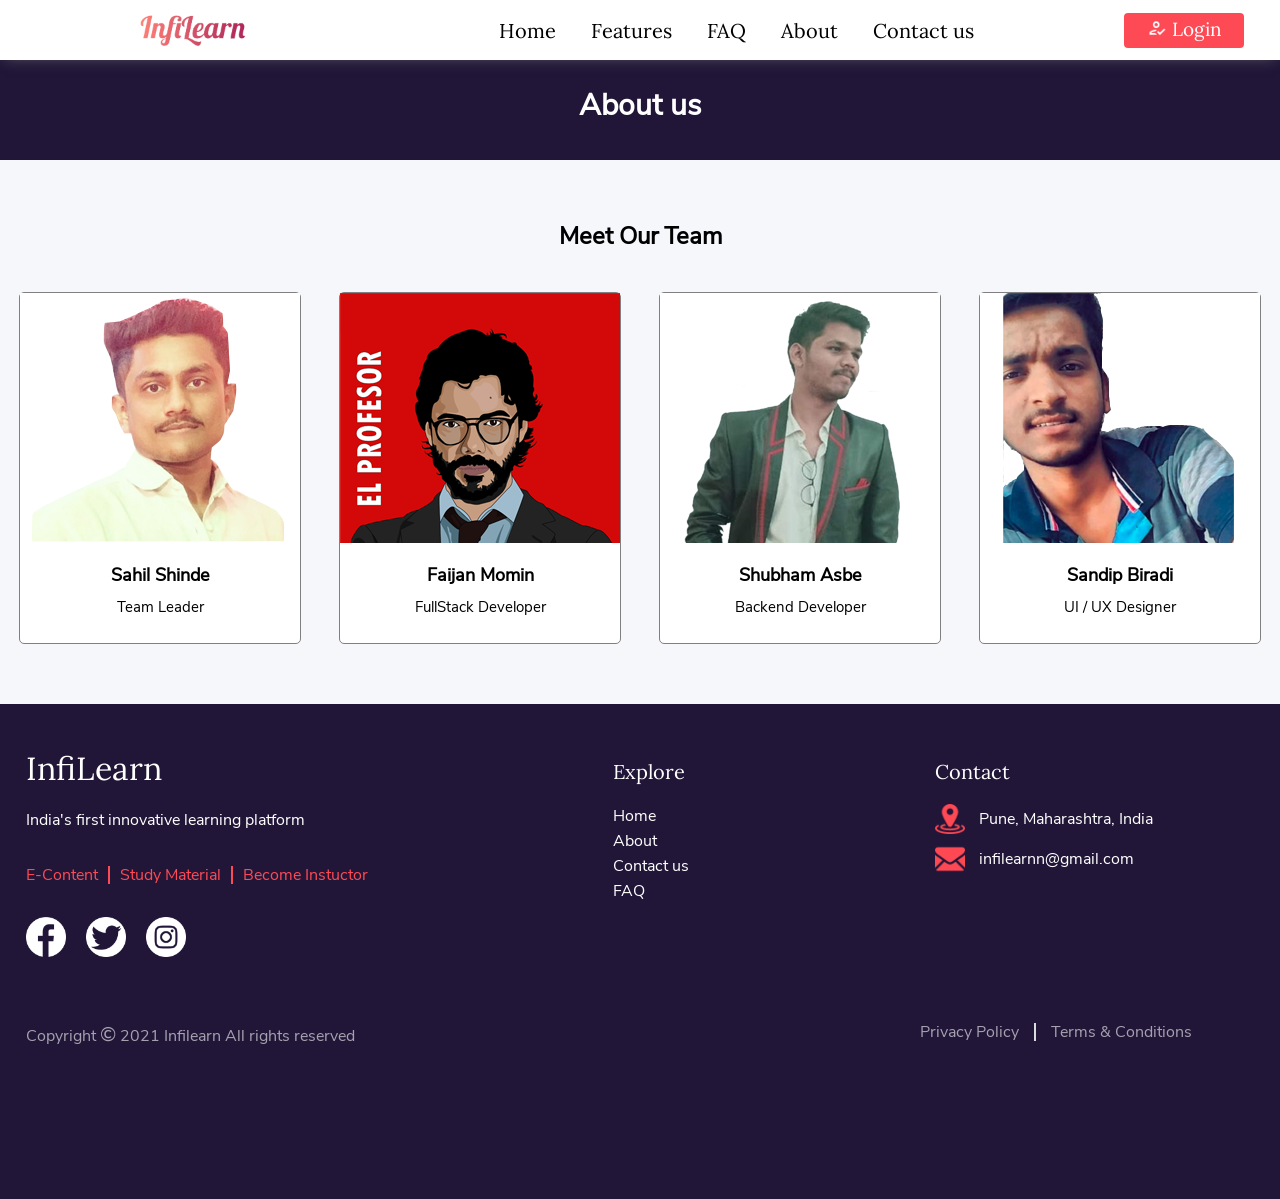
==== commit 5dd9750e: "first commit" ====
--- a/about.html
+++ b/about.html
@@ -61,32 +61,32 @@
                 <div class="about-us-section-div-single-image">
                     <div id="img-1" class="about-us-single-image-img"></div> <!--Image Here-->
                     <div class="about-us-single-image-name-desg">
+                        <p class="dev-name">Sahil Shinde</p>
+                        <p class="dev-desg">Team Leader</p>
+                    </div>
+                </div>
+                <!-- Dev 2 -->
+                <div class="about-us-section-div-single-image">
+                    <div id="img-2" class="about-us-single-image-img"></div> <!--Image Here-->
+                    <div class="about-us-single-image-name-desg">
                         <p class="dev-name">Faijan Momin</p>
                         <p class="dev-desg">FullStack Developer</p>
                     </div>
                 </div>
-                <!-- Dev 2 -->
-                <div class="about-us-section-div-single-image">
-                    <div id="img-1" class="about-us-single-image-img"></div> <!--Image Here-->
-                    <div class="about-us-single-image-name-desg">
-                        <p class="dev-name">Faijan Momin</p>
-                        <p class="dev-desg">FullStack Developer</p>
-                    </div>
-                </div>
                 <!-- Dev 3 -->
                 <div class="about-us-section-div-single-image">
-                    <div id="img-1" class="about-us-single-image-img"></div> <!--Image Here-->
-                    <div class="about-us-single-image-name-desg">
-                        <p class="dev-name">Faijan Momin</p>
-                        <p class="dev-desg">FullStack Developer</p>
+                    <div id="img-3" class="about-us-single-image-img"></div> <!--Image Here-->
+                    <div class="about-us-single-image-name-desg">
+                        <p class="dev-name">Shubham Asbe</p>
+                        <p class="dev-desg">Backend Developer</p>
                     </div>
                 </div>
                 <!-- Dev 4 -->
                 <div class="about-us-section-div-single-image">
-                    <div id="img-1" class="about-us-single-image-img"></div> <!--Image Here-->
-                    <div class="about-us-single-image-name-desg">
-                        <p class="dev-name">Faijan Momin</p>
-                        <p class="dev-desg">FullStack Developer</p>
+                    <div id="img-4" class="about-us-single-image-img"></div> <!--Image Here-->
+                    <div class="about-us-single-image-name-desg">
+                        <p class="dev-name">Sandip Biradi</p>
+                        <p class="dev-desg">UI / UX Designer</p>
                     </div>
                 </div>
             </div>
@@ -183,7 +183,7 @@
                         <input type="password" class="modal-input-box" required><br>
                         <div class="modal-submit-forgot">
                             <button class="login-modal-btn" type="submit">Login</button>
-                            <a>Forgot Password?</a>
+                            <a href="forgetpassword.html">Forgot Password?</a>
                         </div>
                     </form>
                 </div>
--- a/css/style.css
+++ b/css/style.css
@@ -1866,6 +1866,7 @@
 }
 .subject-dashboard-profile-dp img{
     border-radius: 50%;
+    border: 1px solid white;
 }
 
 #subject-dashboard-profile-drowdown{
--- a/css/about.css
+++ b/css/about.css
@@ -66,13 +66,22 @@
 .about-us-single-image-img{
     height: 250px;
     width: 100%;
-    background-color: rgb(192, 192, 192);
-    background-position: center;
+    background-color: white;
+    background-position: 0 0;
     background-repeat: no-repeat;
-    background-size: contain;
+    background-size: cover;
 }
 #img-1{
-    background-image: url('../content/default/defaultprofile.png');
+    background-image: url('../content/about/sahil.png');
+}
+#img-2{
+    background-image: url('../content/about/faijan-1.png');
+}
+#img-3{
+    background-image: url('../content/about/shubham.png');
+}
+#img-4{
+    background-image: url('../content/about/sandip-1.png');
 }
 .about-us-single-image-name-desg{
     width: 100%;
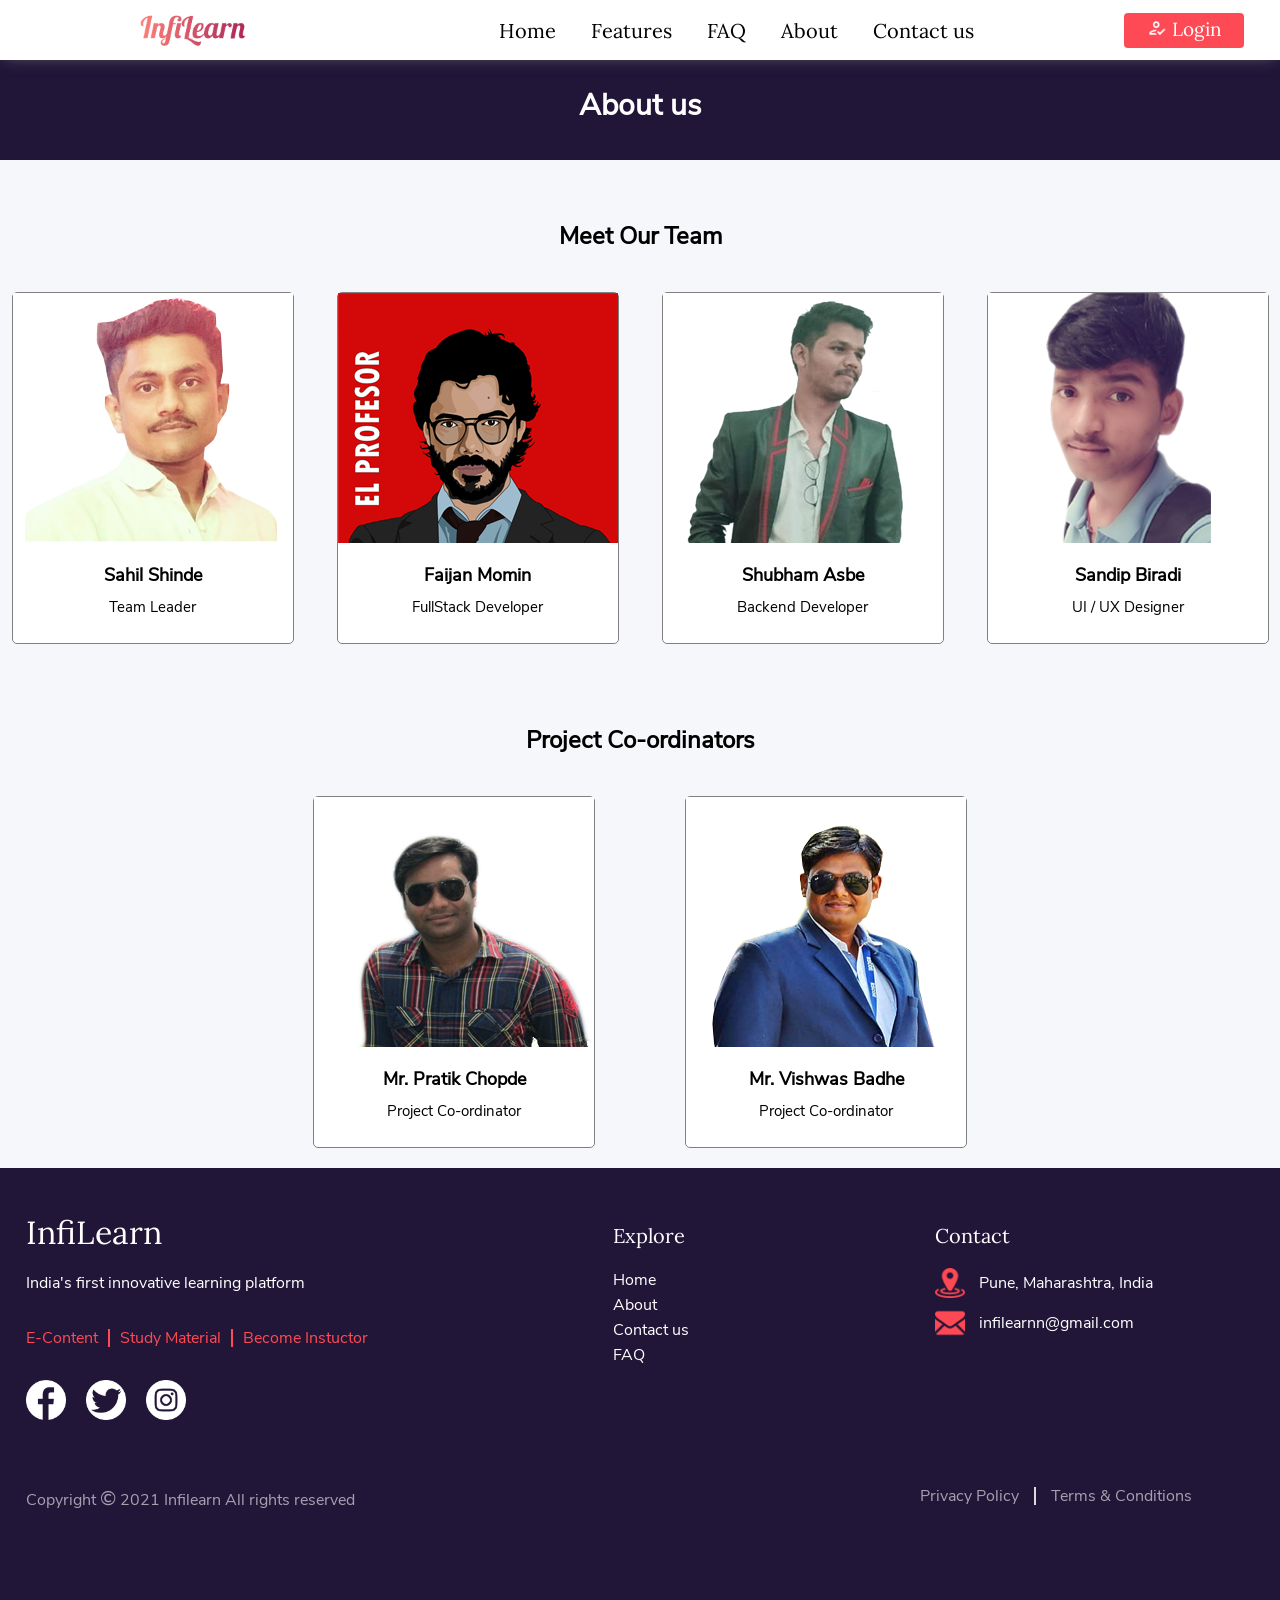
==== commit 226e6139: "first commit" ====
--- a/about.html
+++ b/about.html
@@ -93,7 +93,34 @@
         </div>
     </section>
     
-
+    <!-- Project Coordinator -->
+
+    <section class="about-us-section-sir">
+        <div class="about-us-section-div-sir">
+            <div class="about-us-section-div-title-sir">
+                <h2>Project Co-ordinators</h2>
+            </div>
+            <div class="about-us-section-div-all-images-sir">
+                <!-- Dev 1 -->
+                <div class="about-us-section-div-single-image">
+                    <div id="img-1-pc" class="about-us-single-image-img"></div> <!--Image Here-->
+                    <div class="about-us-single-image-name-desg">
+                        <p class="dev-name">Mr. Pratik Chopde</p>
+                        <p class="dev-desg">Project Co-ordinator</p>
+                    </div>
+                </div>
+                <!-- Dev 2 -->
+                <div class="about-us-section-div-single-image">
+                    <div id="img-2-vb" class="about-us-single-image-img"></div> <!--Image Here-->
+                    <div class="about-us-single-image-name-desg">
+                        <p class="dev-name">Mr. Vishwas Badhe</p>
+                        <p class="dev-desg">Project Co-ordinator</p>
+                    </div>
+                </div>
+                
+            </div>
+        </div>
+    </section>
 
     <!-- Footer -->
 
--- a/css/about.css
+++ b/css/about.css
@@ -37,6 +37,23 @@
     width: 100%;
     height: fit-content;
 }
+/* Coordinator */
+.about-us-section-sir,.about-us-section-div-sir{
+    width: 100%;
+    height: fit-content;
+    display: flex;
+    justify-content: center;
+    align-items: center;
+    flex-direction: column;
+    padding: 0px 0;
+    text-align: center;
+}
+.about-us-section-div-title-sir{
+    width: 100%;
+    height: fit-content;
+}
+
+
 .about-us-section-div-title h2{
     text-align: center;
     font-family: 'Nunito';
@@ -49,6 +66,20 @@
     justify-content: space-around;
     align-items: center;
     flex-direction: row;
+    flex-wrap: wrap;
+    gap: 20px;
+}
+/* Coordinators */
+.about-us-section-div-all-images-sir{
+    width: 100%;
+    height: fit-content;
+    padding: 20px 0;
+    display: flex;
+    justify-content: center;
+    align-items: center;
+    flex-direction: row;
+    gap: 90px;
+    flex-wrap: wrap;
 }
 .about-us-section-div-single-image{
     height: 350px;
@@ -75,14 +106,23 @@
     background-image: url('../content/about/sahil.png');
 }
 #img-2{
-    background-image: url('../content/about/faijan-1.png');
+    background-image: url('../content/about/faijan.png');
 }
 #img-3{
     background-image: url('../content/about/shubham.png');
 }
 #img-4{
-    background-image: url('../content/about/sandip-1.png');
+    background-image: url('../content/about/sandip.png');
 }
+/* Coordinators */
+#img-1-pc{
+    background-image: url('../content/about/pratik-sir.png');
+}
+#img-2-vb{
+    background-image: url('../content/about/badhe-sir.png');
+}
+
+
 .about-us-single-image-name-desg{
     width: 100%;
     text-align: center;
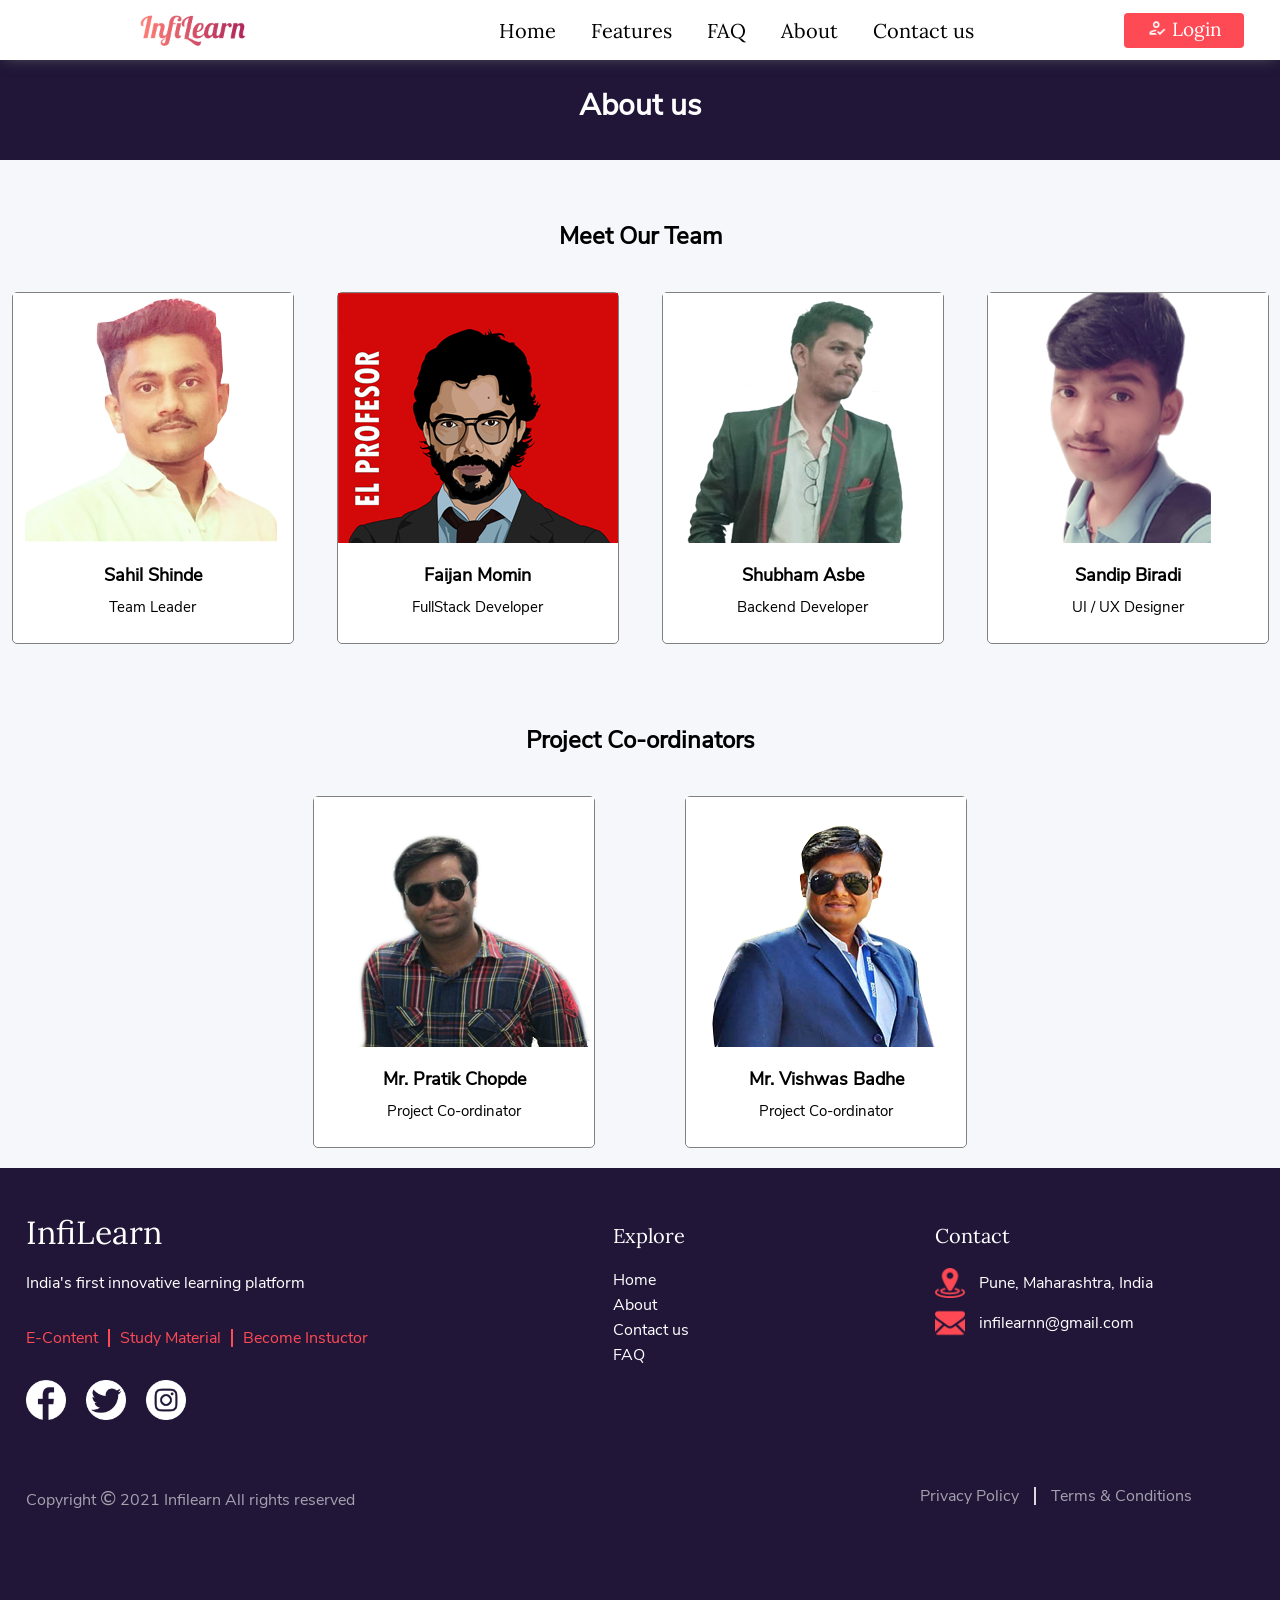
==== commit d3bc95cb: "first commit" ====
--- a/about.html
+++ b/about.html
@@ -4,7 +4,7 @@
     <meta charset="UTF-8">
     <meta http-equiv="X-UA-Compatible" content="IE=edge">
     <meta name="viewport" content="width=device-width, initial-scale=1.0">
-    <title>Home | Infilearn</title>
+    <title>About | Infilearn</title>
     <link rel="stylesheet" href="css/style.css">
     <link rel="stylesheet" href="css/about.css">
 
--- a/css/style.css
+++ b/css/style.css
@@ -1077,6 +1077,10 @@
     font-weight: 400;
     font-family: 'Nunito';
     cursor: pointer;
+}
+.become-instructor-info-button:hover{
+    transition: 300ms ease-in-out;
+    transform: scale(0.92);
 }
 .become-instructor-info-video-info{
     color: black;
